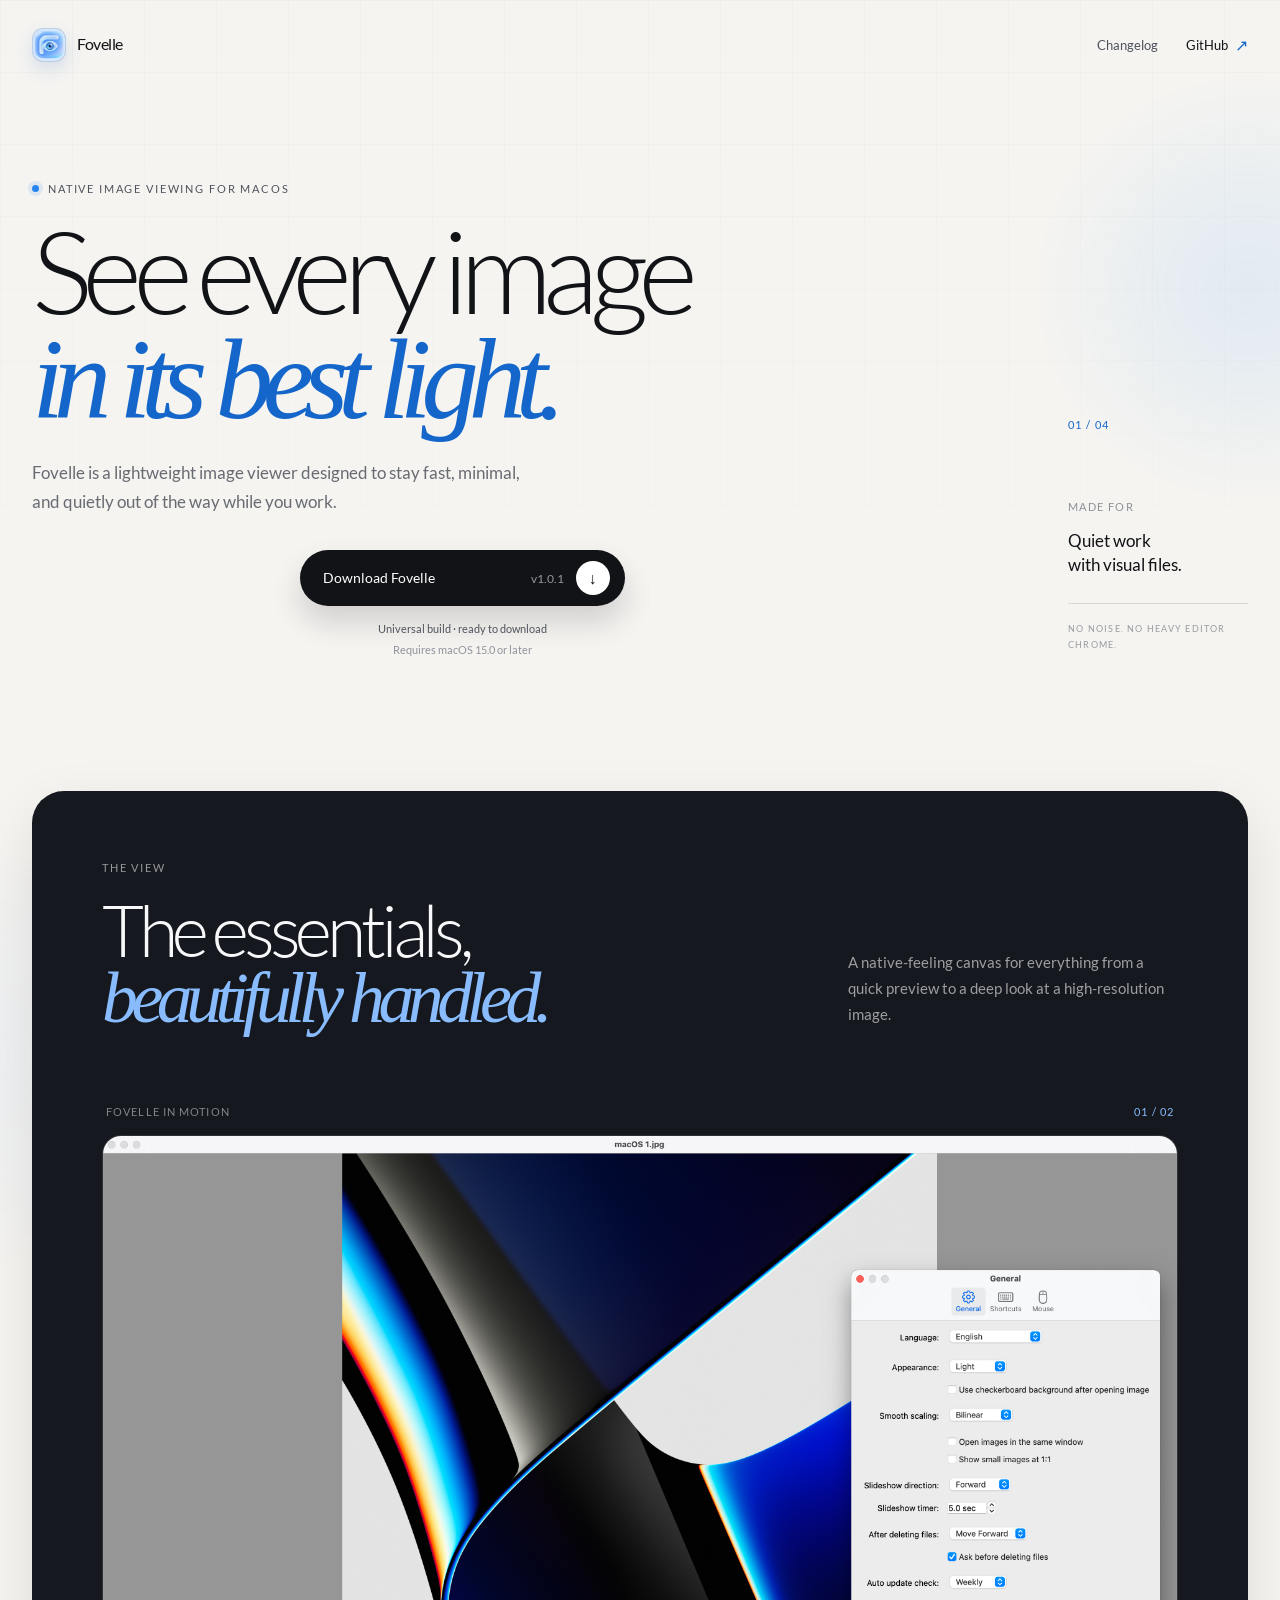
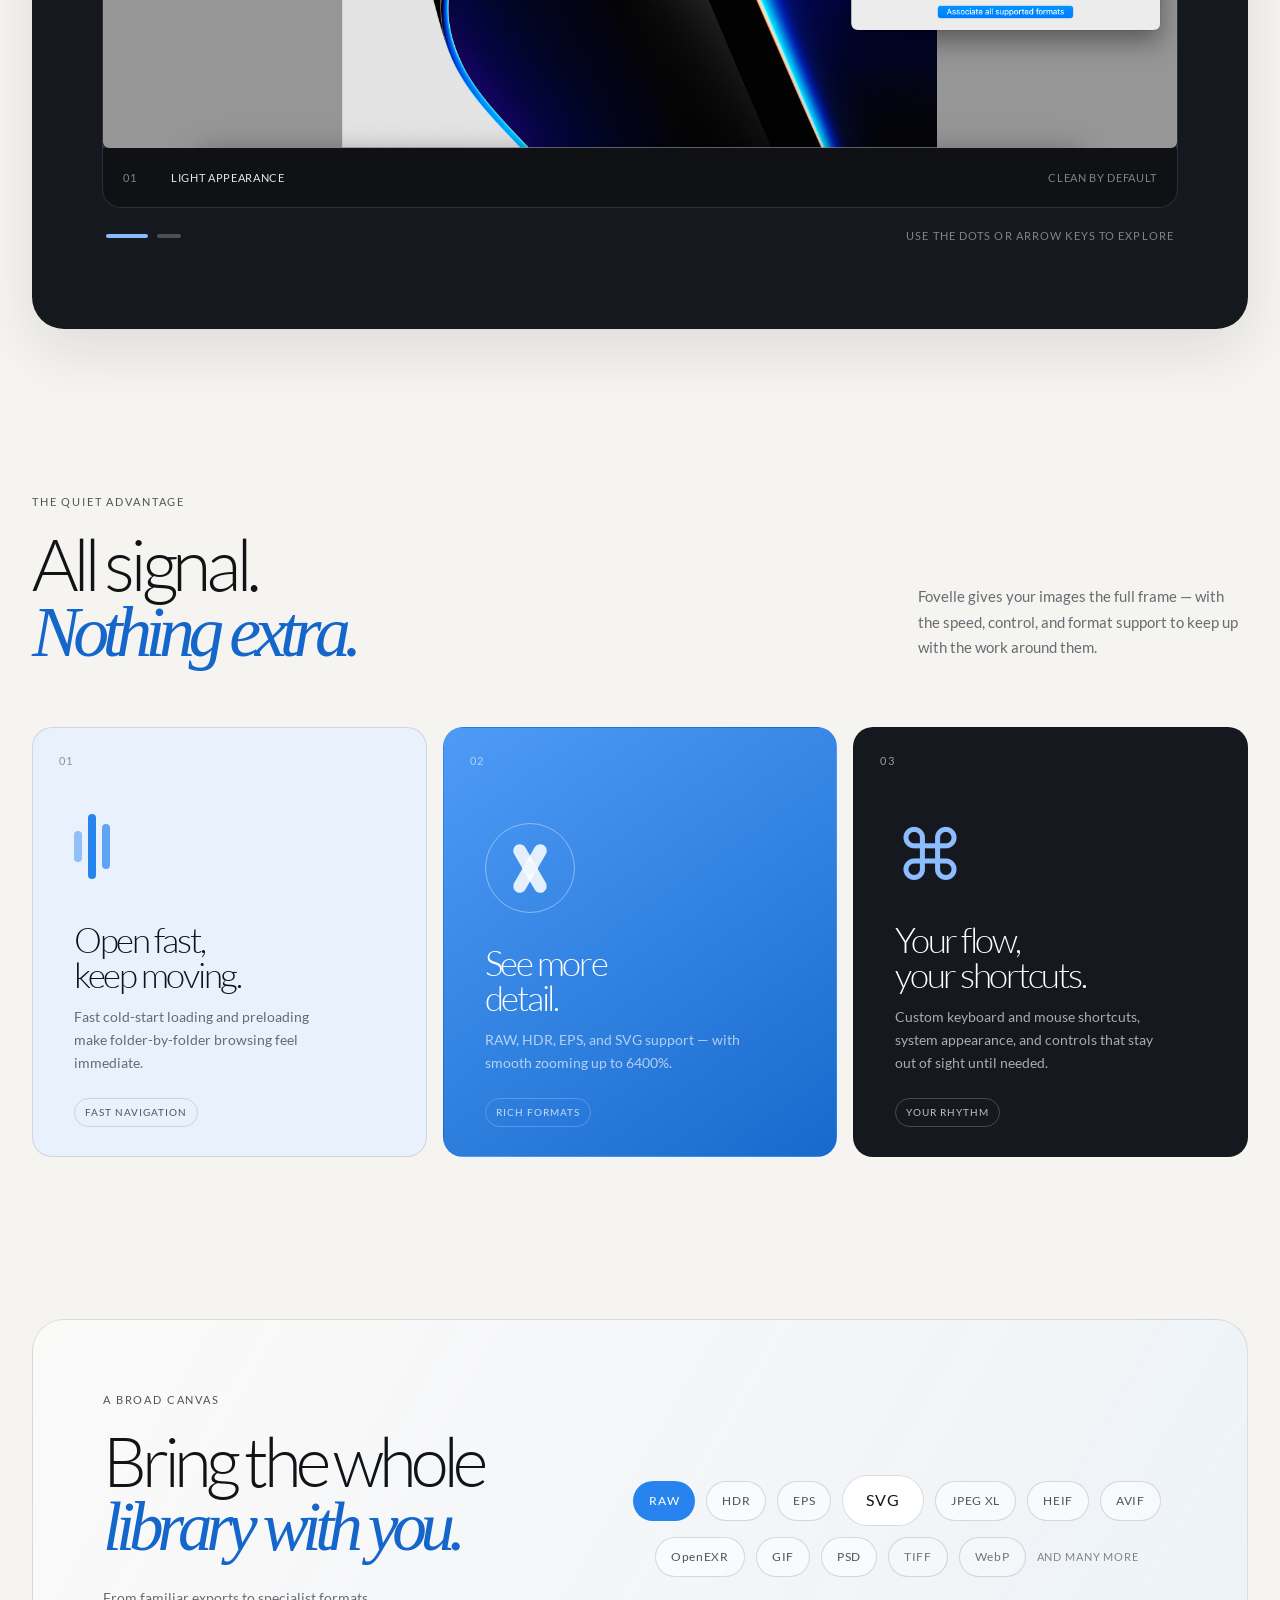
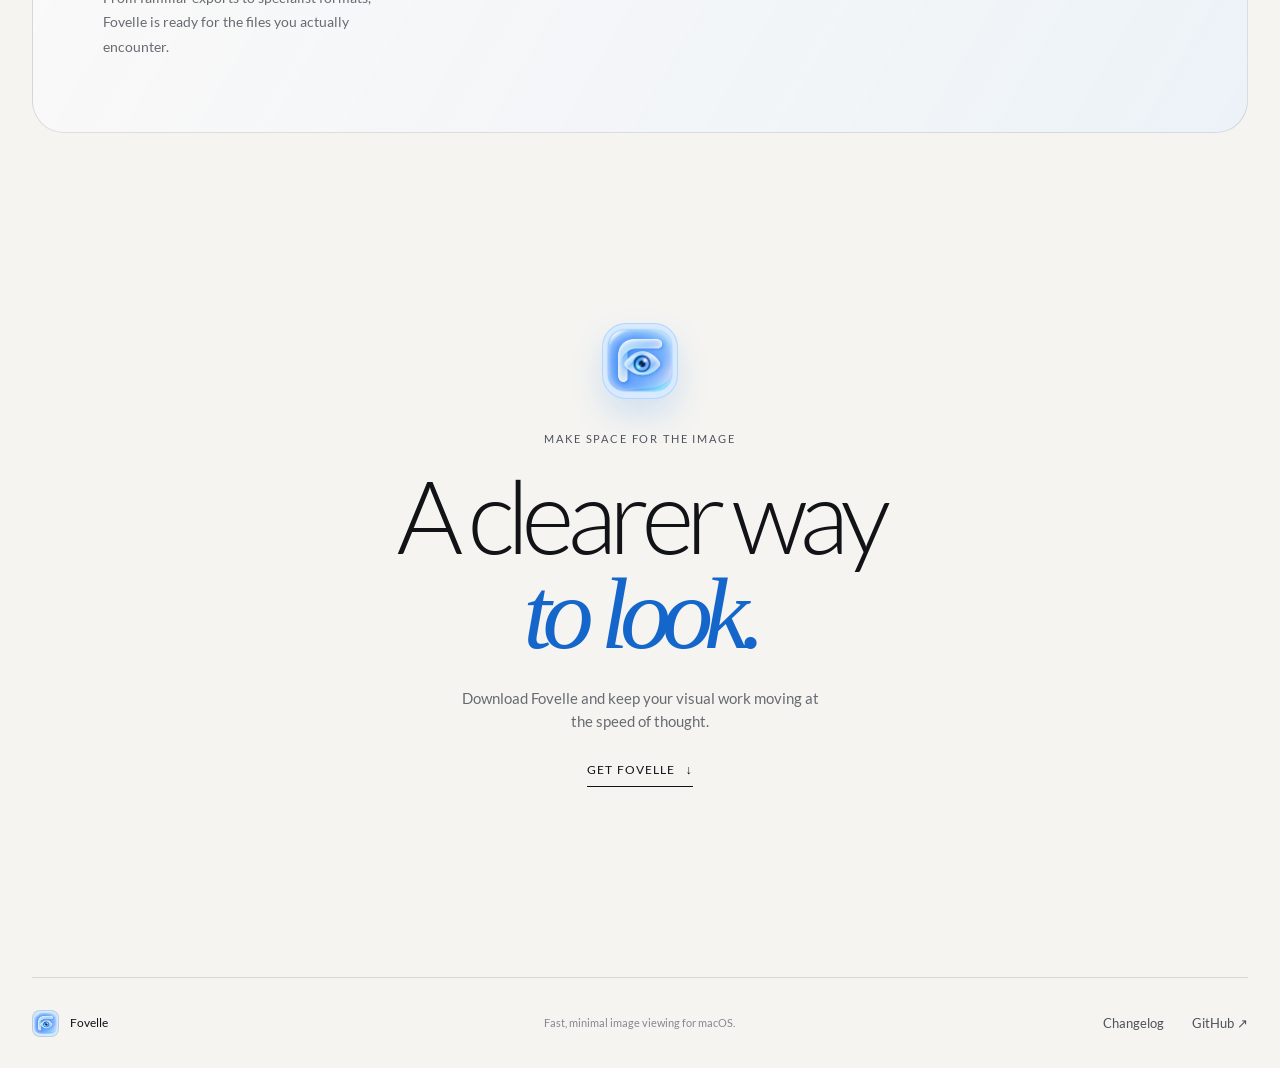
==== index.html @ 76d42bcc "Build Fovelle product pages" ====
<!doctype html>
<html lang="en">
  <head>
    <meta charset="utf-8" />
    <meta name="viewport" content="width=device-width, initial-scale=1" />
    <meta name="theme-color" content="#f5f4f1" />
    <meta
      name="description"
      content="Fovelle is a fast, minimal image viewer made for macOS."
    />
    <meta property="og:title" content="Fovelle — A quiet place for your images" />
    <meta
      property="og:description"
      content="A lightweight macOS image viewer for RAW, HDR, vector, and everyday images."
    />
    <meta property="og:image" content="assets/fovelle-icon.png" />
    <title>Fovelle — A quiet place for your images</title>
    <link rel="icon" type="image/png" href="assets/fovelle-icon.png" />
    <link rel="stylesheet" href="styles.css" />
    <script defer src="app.js"></script>
  </head>
  <body class="site-shell">
    <div class="page-orb page-orb--top" aria-hidden="true"></div>
    <div class="page-orb page-orb--bottom" aria-hidden="true"></div>

    <header class="site-nav container">
      <a class="brand" href="index.html" aria-label="Fovelle home">
        <span class="brand-mark">
          <img src="assets/fovelle-icon.png" alt="" />
        </span>
        <span class="brand-name">Fovelle</span>
      </a>

      <nav class="nav-links" aria-label="Primary navigation">
        <a class="nav-link" href="changelog.html">Changelog</a>
        <a
          class="nav-link nav-link--github"
          href="https://github.com/inostarlin-passion/Fovelle"
          target="_blank"
          rel="noreferrer"
        >
          GitHub <span aria-hidden="true">↗</span>
        </a>
      </nav>
    </header>

    <main>
      <section class="hero container" aria-labelledby="hero-title">
        <div class="hero-copy-block">
          <p class="eyebrow"><span class="eyebrow-dot" aria-hidden="true"></span> Native image viewing for macOS</p>
          <h1 id="hero-title">See every image<br /><em>in its best light.</em></h1>
          <p class="hero-copy">
            Fovelle is a lightweight image viewer designed to stay fast, minimal,
            and quietly out of the way while you work.
          </p>

          <div class="download-cluster">
            <a
              id="download-button"
              class="button button--primary is-loading"
              href="#"
              aria-disabled="true"
              aria-busy="true"
            >
              <span class="button-label">Download Fovelle</span>
              <span class="button-version" data-download-version>Loading…</span>
              <span class="button-arrow" aria-hidden="true">↓</span>
            </a>
            <p class="download-status" data-download-status>Preparing the latest macOS build</p>
            <p class="system-note">Requires macOS 15.0 or later</p>
          </div>
        </div>

        <aside class="hero-aside" aria-label="Product positioning">
          <span class="aside-index">01 / 04</span>
          <p class="aside-label">Made for</p>
          <p class="aside-value">Quiet work<br />with visual files.</p>
          <span class="aside-rule" aria-hidden="true"></span>
          <p class="aside-footnote">No noise. No heavy editor chrome.</p>
        </aside>
      </section>

      <section class="showcase-wrap container" aria-labelledby="showcase-title">
        <div class="section-heading section-heading--showcase">
          <div>
            <p class="eyebrow eyebrow--light">The view</p>
            <h2 id="showcase-title">The essentials,<br /><em>beautifully handled.</em></h2>
          </div>
          <p class="section-intro section-intro--light">
            A native-feeling canvas for everything from a quick preview to a
            deep look at a high-resolution image.
          </p>
        </div>

        <div class="carousel" data-carousel>
          <div class="carousel-topline">
            <span>Fovelle in motion</span>
            <span class="carousel-status" data-carousel-status aria-live="polite">01 / 02</span>
          </div>

          <div class="carousel-viewport" tabindex="0" aria-label="Product screenshot carousel">
            <figure class="carousel-slide is-active" data-slide="0">
              <img
                src="assets/snapshot1.jpg"
                alt="Fovelle displaying an image in light appearance with its settings panel open"
              />
              <figcaption>
                <span>01</span>
                <strong>Light appearance</strong>
                <span>Clean by default</span>
              </figcaption>
            </figure>
            <figure class="carousel-slide" data-slide="1" aria-hidden="true">
              <img
                src="assets/snapshot2.jpg"
                alt="Fovelle displaying an image in dark appearance with its settings panel open"
              />
              <figcaption>
                <span>02</span>
                <strong>Dark appearance</strong>
                <span>Easy on the eyes</span>
              </figcaption>
            </figure>

            <button class="carousel-control carousel-control--prev" type="button" data-carousel-prev aria-label="Previous screenshot">←</button>
            <button class="carousel-control carousel-control--next" type="button" data-carousel-next aria-label="Next screenshot">→</button>
          </div>

          <div class="carousel-footer">
            <div class="carousel-dots" role="tablist" aria-label="Choose screenshot">
              <button class="carousel-dot is-active" type="button" role="tab" data-carousel-dot="0" aria-label="Show light appearance" aria-selected="true"></button>
              <button class="carousel-dot" type="button" role="tab" data-carousel-dot="1" aria-label="Show dark appearance" aria-selected="false"></button>
            </div>
            <span class="carousel-hint">Use the dots or arrow keys to explore</span>
          </div>
        </div>
      </section>

      <section class="feature-section container" id="features" aria-labelledby="feature-title">
        <div class="section-heading">
          <div>
            <p class="eyebrow">The quiet advantage</p>
            <h2 id="feature-title">All signal.<br /><em>Nothing extra.</em></h2>
          </div>
          <p class="section-intro">
            Fovelle gives your images the full frame — with the speed, control,
            and format support to keep up with the work around them.
          </p>
        </div>

        <div class="feature-grid">
          <article class="feature-card feature-card--wide">
            <div class="feature-number">01</div>
            <div class="feature-card-body">
              <span class="feature-symbol feature-symbol--pulse" aria-hidden="true"><i></i><i></i><i></i></span>
              <h3>Open fast,<br />keep moving.</h3>
              <p>Fast cold-start loading and preloading make folder-by-folder browsing feel immediate.</p>
              <span class="feature-tag">Fast navigation</span>
            </div>
          </article>

          <article class="feature-card feature-card--blue">
            <div class="feature-number">02</div>
            <div class="feature-card-body">
              <span class="feature-symbol feature-symbol--aperture" aria-hidden="true"><i></i></span>
              <h3>See more<br />detail.</h3>
              <p>RAW, HDR, EPS, and SVG support — with smooth zooming up to 6400%.</p>
              <span class="feature-tag">Rich formats</span>
            </div>
          </article>

          <article class="feature-card feature-card--dark">
            <div class="feature-number">03</div>
            <div class="feature-card-body">
              <span class="feature-symbol feature-symbol--keys" aria-hidden="true">⌘</span>
              <h3>Your flow,<br />your shortcuts.</h3>
              <p>Custom keyboard and mouse shortcuts, system appearance, and controls that stay out of sight until needed.</p>
              <span class="feature-tag">Your rhythm</span>
            </div>
          </article>
        </div>
      </section>

      <section class="formats-section container" aria-labelledby="formats-title">
        <div class="formats-card">
          <div class="formats-copy">
            <p class="eyebrow">A broad canvas</p>
            <h2 id="formats-title">Bring the whole<br /><em>library with you.</em></h2>
            <p>
              From familiar exports to specialist formats, Fovelle is ready for
              the files you actually encounter.
            </p>
          </div>
          <div class="format-cloud" aria-label="Supported format highlights">
            <span class="format-chip format-chip--accent">RAW</span>
            <span class="format-chip">HDR</span>
            <span class="format-chip">EPS</span>
            <span class="format-chip format-chip--large">SVG</span>
            <span class="format-chip">JPEG XL</span>
            <span class="format-chip">HEIF</span>
            <span class="format-chip">AVIF</span>
            <span class="format-chip">OpenEXR</span>
            <span class="format-chip">GIF</span>
            <span class="format-chip">PSD</span>
            <span class="format-chip format-chip--soft">TIFF</span>
            <span class="format-chip format-chip--soft">WebP</span>
            <span class="format-more">and many more</span>
          </div>
        </div>
      </section>

      <section class="closing-section container" aria-labelledby="closing-title">
        <div class="closing-mark" aria-hidden="true"><img src="assets/fovelle-icon.png" alt="" /></div>
        <p class="eyebrow">Make space for the image</p>
        <h2 id="closing-title">A clearer way<br /><em>to look.</em></h2>
        <p class="closing-copy">Download Fovelle and keep your visual work moving at the speed of thought.</p>
        <a class="text-cta" href="#download-button">Get Fovelle <span aria-hidden="true">↓</span></a>
      </section>
    </main>

    <footer class="site-footer container">
      <div class="footer-brand">
        <span class="brand-mark brand-mark--small"><img src="assets/fovelle-icon.png" alt="" /></span>
        <span>Fovelle</span>
      </div>
      <p>Fast, minimal image viewing for macOS.</p>
      <div class="footer-links">
        <a href="changelog.html">Changelog</a>
        <a href="https://github.com/inostarlin-passion/Fovelle" target="_blank" rel="noreferrer">GitHub ↗</a>
      </div>
    </footer>
  </body>
</html>
---- styles.css ----
@font-face {
  font-family: "Fovelle Lato";
  src: url("assets/Lato-Regular.ttf") format("truetype");
  font-weight: 400;
  font-style: normal;
  font-display: swap;
}

@font-face {
  font-family: "Fovelle Lato";
  src: url("assets/Lato-Light.ttf") format("truetype");
  font-weight: 300;
  font-style: normal;
  font-display: swap;
}

:root {
  --ink: #111317;
  --muted: #686b72;
  --muted-strong: #4e525b;
  --paper: #f5f4f1;
  --paper-deep: #ecebe7;
  --line: rgba(17, 19, 23, 0.12);
  --line-light: rgba(255, 255, 255, 0.15);
  --blue: #2784ee;
  --blue-deep: #1466ca;
  --dark: #15181e;
  --dark-soft: #20242c;
  --radius-lg: 32px;
  --radius-md: 20px;
  --container: 1240px;
}

* {
  box-sizing: border-box;
}

html {
  scroll-behavior: smooth;
}

body {
  margin: 0;
  min-width: 320px;
  overflow-x: hidden;
  background: var(--paper);
  color: var(--ink);
  font-family: "Fovelle Lato", -apple-system, BlinkMacSystemFont, "Segoe UI", sans-serif;
  font-size: 16px;
  line-height: 1.55;
  text-rendering: optimizeLegibility;
  -webkit-font-smoothing: antialiased;
}

body::before {
  position: fixed;
  z-index: -2;
  inset: 0;
  pointer-events: none;
  background-image: linear-gradient(rgba(17, 19, 23, 0.025) 1px, transparent 1px),
    linear-gradient(90deg, rgba(17, 19, 23, 0.025) 1px, transparent 1px);
  background-size: 72px 72px;
  content: "";
  mask-image: linear-gradient(to bottom, black, transparent 75%);
}

img {
  max-width: 100%;
}

a {
  color: inherit;
}

button,
a {
  -webkit-tap-highlight-color: transparent;
}

button {
  font: inherit;
}

.site-shell {
  position: relative;
  isolation: isolate;
}

.page-orb {
  position: absolute;
  z-index: -1;
  width: 28rem;
  height: 28rem;
  pointer-events: none;
  border-radius: 999px;
  filter: blur(12px);
  opacity: 0.3;
}

.page-orb--top {
  top: 4rem;
  right: -12rem;
  background: radial-gradient(circle, rgba(62, 155, 255, 0.36), transparent 68%);
}

.page-orb--bottom {
  top: 52rem;
  left: -16rem;
  background: radial-gradient(circle, rgba(196, 215, 255, 0.45), transparent 68%);
}

.container {
  width: min(var(--container), calc(100% - 64px));
  margin-right: auto;
  margin-left: auto;
}

.site-nav {
  display: flex;
  align-items: center;
  justify-content: space-between;
  padding-top: 28px;
  padding-bottom: 28px;
}

.brand,
.footer-brand {
  display: inline-flex;
  align-items: center;
  gap: 11px;
  text-decoration: none;
}

.brand-name {
  font-size: 1.03rem;
  font-weight: 400;
  letter-spacing: -0.03em;
}

.brand-mark {
  display: grid;
  width: 34px;
  height: 34px;
  place-items: center;
  overflow: hidden;
  border: 1px solid rgba(17, 19, 23, 0.13);
  border-radius: 11px;
  background: #d7e9ff;
  box-shadow: 0 7px 18px rgba(30, 104, 190, 0.15);
}

.brand-mark img {
  width: 100%;
  height: 100%;
  object-fit: cover;
}

.brand-mark--small {
  width: 27px;
  height: 27px;
  border-radius: 8px;
  box-shadow: none;
}

.nav-links,
.footer-links {
  display: flex;
  align-items: center;
  gap: 28px;
}

.nav-link,
.footer-links a {
  color: var(--muted-strong);
  font-size: 0.82rem;
  text-decoration: none;
  transition: color 180ms ease, transform 180ms ease;
}

.nav-link:hover,
.footer-links a:hover,
.nav-link:focus-visible,
.footer-links a:focus-visible {
  color: var(--ink);
}

.nav-link--github {
  display: inline-flex;
  align-items: center;
  gap: 7px;
  color: var(--ink);
}

.nav-link--github span {
  color: var(--blue-deep);
  font-size: 1rem;
  line-height: 1;
}

.nav-link--current {
  color: var(--ink);
}

.hero {
  display: grid;
  grid-template-columns: minmax(0, 1fr) 180px;
  gap: 8rem;
  align-items: end;
  min-height: min(700px, calc(100vh - 76px));
  padding-top: 92px;
  padding-bottom: 132px;
}

.hero-copy-block {
  max-width: 860px;
}

.eyebrow {
  display: flex;
  align-items: center;
  gap: 9px;
  margin: 0 0 23px;
  color: var(--muted-strong);
  font-size: 0.68rem;
  font-weight: 400;
  letter-spacing: 0.17em;
  line-height: 1.2;
  text-transform: uppercase;
}

.eyebrow-dot {
  display: inline-block;
  width: 7px;
  height: 7px;
  border-radius: 50%;
  background: var(--blue);
  box-shadow: 0 0 0 4px rgba(39, 132, 238, 0.12);
}

h1,
h2,
h3,
p {
  margin-top: 0;
}

h1,
h2,
h3 {
  font-weight: 300;
}

h1,
h2 {
  letter-spacing: -0.075em;
}

h1 {
  max-width: 880px;
  margin-bottom: 28px;
  font-size: clamp(4.3rem, 9vw, 8rem);
  line-height: 0.9;
}

h1 em,
h2 em {
  color: var(--blue-deep);
  font-family: Georgia, "Times New Roman", serif;
  font-weight: 400;
  letter-spacing: -0.09em;
}

.hero-copy {
  max-width: 500px;
  margin-bottom: 34px;
  color: var(--muted);
  font-size: 1.05rem;
  line-height: 1.7;
}

.download-cluster {
  display: flex;
  flex-direction: column;
  align-items: center;
  width: min(100%, 360px);
  margin-right: auto;
  margin-left: auto;
  text-align: center;
}

.button {
  display: inline-flex;
  align-items: center;
  justify-content: center;
  width: min(100%, 325px);
  min-height: 56px;
  padding: 10px 15px 10px 23px;
  border-radius: 999px;
  font-size: 0.9rem;
  line-height: 1;
  text-decoration: none;
  transition: transform 180ms ease, box-shadow 180ms ease, background 180ms ease;
}

.button--primary {
  gap: 12px;
  color: #fff;
  background: var(--ink);
  box-shadow: 0 16px 30px rgba(17, 19, 23, 0.16);
}

.button--primary:hover,
.button--primary:focus-visible {
  background: #252a33;
  box-shadow: 0 18px 36px rgba(17, 19, 23, 0.2);
  transform: translateY(-2px);
}

.button--primary.is-loading,
.button--primary.is-disabled {
  cursor: wait;
  opacity: 0.64;
}

.button--primary.is-disabled {
  cursor: not-allowed;
}

.button-label {
  flex: 1;
  text-align: left;
}

.button-version {
  color: rgba(255, 255, 255, 0.56);
  font-size: 0.72rem;
}

.button-arrow {
  display: grid;
  width: 34px;
  height: 34px;
  place-items: center;
  border-radius: 50%;
  color: var(--ink);
  background: #fff;
  font-size: 1rem;
}

.download-status,
.system-note {
  margin-bottom: 0;
  font-size: 0.71rem;
}

.download-status {
  margin-top: 14px;
  color: var(--muted-strong);
}

.system-note {
  margin-top: 3px;
  color: #90929a;
}

.hero-aside {
  padding-bottom: 6px;
}

.aside-index,
.aside-label,
.aside-footnote {
  color: #8d9097;
  font-size: 0.66rem;
  letter-spacing: 0.13em;
  text-transform: uppercase;
}

.aside-index {
  display: block;
  margin-bottom: 65px;
  color: var(--blue-deep);
}

.aside-label {
  margin-bottom: 14px;
}

.aside-value {
  margin-bottom: 25px;
  font-size: 1.05rem;
  line-height: 1.45;
}

.aside-rule {
  display: block;
  width: 100%;
  height: 1px;
  margin-bottom: 17px;
  background: var(--line);
}

.aside-footnote {
  margin-bottom: 0;
  color: #999ca2;
  font-size: 0.59rem;
  line-height: 1.7;
}

.showcase-wrap {
  padding: 70px 70px 65px;
  border-radius: var(--radius-lg);
  color: #f7f8fa;
  background: var(--dark);
  box-shadow: 0 22px 60px rgba(17, 19, 23, 0.1);
}

.section-heading {
  display: flex;
  align-items: end;
  justify-content: space-between;
  gap: 60px;
  margin-bottom: 72px;
}

.section-heading h2,
.formats-copy h2,
.closing-section h2,
.changelog-footer-cta h2 {
  margin-bottom: 0;
  font-size: clamp(3.2rem, 5.6vw, 5.8rem);
  line-height: 0.91;
}

.section-intro {
  max-width: 330px;
  margin-bottom: 4px;
  color: var(--muted);
  font-size: 0.94rem;
  line-height: 1.7;
}

.eyebrow--light {
  color: rgba(255, 255, 255, 0.56);
}

.section-intro--light {
  color: rgba(255, 255, 255, 0.58);
}

.showcase-wrap h2 em {
  color: #89bcff;
}

.carousel {
  position: relative;
}

.carousel-topline,
.carousel-footer {
  display: flex;
  align-items: center;
  justify-content: space-between;
  color: rgba(255, 255, 255, 0.47);
  font-size: 0.69rem;
  letter-spacing: 0.1em;
  text-transform: uppercase;
}

.carousel-topline {
  margin: 0 4px 15px;
}

.carousel-status {
  color: #89bcff;
}

.carousel-viewport {
  position: relative;
  overflow: hidden;
  border: 1px solid rgba(255, 255, 255, 0.13);
  border-radius: 19px;
  background: #0f1115;
  outline: none;
}

.carousel-viewport:focus-visible {
  box-shadow: 0 0 0 3px rgba(137, 188, 255, 0.65);
}

.carousel-slide {
  display: none;
  margin: 0;
  animation: slide-in 480ms ease both;
}

.carousel-slide.is-active {
  display: block;
}

.carousel-slide img {
  display: block;
  width: 100%;
  aspect-ratio: 3456 / 1970;
  object-fit: cover;
}

.carousel-slide figcaption {
  display: grid;
  grid-template-columns: 38px 1fr auto;
  align-items: center;
  gap: 10px;
  min-height: 58px;
  padding: 0 20px;
  color: rgba(255, 255, 255, 0.48);
  font-size: 0.7rem;
  letter-spacing: 0.06em;
  text-transform: uppercase;
}

.carousel-slide figcaption strong {
  color: rgba(255, 255, 255, 0.9);
  font-weight: 400;
}

.carousel-control {
  position: absolute;
  top: 50%;
  display: grid;
  width: 44px;
  height: 44px;
  place-items: center;
  border: 1px solid rgba(255, 255, 255, 0.22);
  border-radius: 50%;
  color: #fff;
  background: rgba(17, 19, 23, 0.56);
  cursor: pointer;
  font-size: 1.2rem;
  line-height: 1;
  opacity: 0;
  transform: translateY(-50%);
  transition: opacity 180ms ease, background 180ms ease, transform 180ms ease;
  backdrop-filter: blur(10px);
}

.carousel-viewport:hover .carousel-control,
.carousel-viewport:focus-within .carousel-control {
  opacity: 1;
}

.carousel-control:hover,
.carousel-control:focus-visible {
  background: rgba(39, 132, 238, 0.83);
  transform: translateY(-50%) scale(1.05);
}

.carousel-control--prev {
  left: 18px;
}

.carousel-control--next {
  right: 18px;
}

.carousel-footer {
  min-height: 56px;
  padding: 0 4px;
}

.carousel-dots {
  display: flex;
  align-items: center;
  gap: 9px;
}

.carousel-dot {
  width: 24px;
  height: 4px;
  padding: 0;
  border: 0;
  border-radius: 10px;
  background: rgba(255, 255, 255, 0.24);
  cursor: pointer;
  transition: width 180ms ease, background 180ms ease;
}

.carousel-dot.is-active,
.carousel-dot:hover,
.carousel-dot:focus-visible {
  width: 42px;
  background: #89bcff;
}

.feature-section {
  padding-top: 166px;
  padding-bottom: 162px;
}

.feature-section .section-heading {
  margin-bottom: 62px;
}

.feature-grid {
  display: grid;
  grid-template-columns: repeat(3, 1fr);
  gap: 16px;
}

.feature-card {
  position: relative;
  display: flex;
  min-height: 430px;
  padding: 25px 26px 29px;
  overflow: hidden;
  border: 1px solid var(--line);
  border-radius: var(--radius-md);
  background: rgba(255, 255, 255, 0.29);
  transition: transform 240ms ease, box-shadow 240ms ease;
}

.feature-card:hover {
  box-shadow: 0 22px 42px rgba(17, 19, 23, 0.08);
  transform: translateY(-5px);
}

.feature-card--wide {
  background: #e8f1fc;
}

.feature-card--blue {
  color: #fff;
  border-color: transparent;
  background: linear-gradient(145deg, #4e9bf7 0%, #176acc 100%);
}

.feature-card--dark {
  color: #fff;
  border-color: transparent;
  background: var(--dark);
}

.feature-number {
  color: rgba(17, 19, 23, 0.43);
  font-size: 0.66rem;
  letter-spacing: 0.14em;
}

.feature-card--blue .feature-number,
.feature-card--dark .feature-number {
  color: rgba(255, 255, 255, 0.56);
}

.feature-card-body {
  align-self: end;
  max-width: 270px;
}

.feature-symbol {
  display: flex;
  align-items: end;
  height: 88px;
  margin-bottom: 33px;
}

.feature-symbol--pulse {
  gap: 6px;
  align-items: center;
}

.feature-symbol--pulse i {
  display: block;
  width: 8px;
  border-radius: 8px;
  background: var(--blue);
}

.feature-symbol--pulse i:nth-child(1) {
  height: 31px;
  opacity: 0.45;
}

.feature-symbol--pulse i:nth-child(2) {
  height: 65px;
}

.feature-symbol--pulse i:nth-child(3) {
  height: 45px;
  opacity: 0.7;
}

.feature-symbol--aperture {
  position: relative;
  width: 90px;
  height: 90px;
  align-items: center;
  justify-content: center;
  border: 1px solid rgba(255, 255, 255, 0.4);
  border-radius: 50%;
}

.feature-symbol--aperture::before,
.feature-symbol--aperture::after,
.feature-symbol--aperture i {
  position: absolute;
  display: block;
  width: 54px;
  height: 13px;
  border-radius: 999px;
  background: rgba(255, 255, 255, 0.86);
  content: "";
  transform: rotate(0deg);
}

.feature-symbol--aperture::before {
  transform: rotate(60deg);
}

.feature-symbol--aperture::after {
  transform: rotate(-60deg);
}

.feature-symbol--aperture i {
  width: 12px;
  height: 12px;
  background: #87bdff;
}

.feature-symbol--keys {
  align-items: center;
  width: 76px;
  height: 76px;
  color: #8bbdff;
  font-size: 4.35rem;
  font-weight: 300;
  line-height: 1;
}

.feature-card h3 {
  margin-bottom: 14px;
  font-size: 2.18rem;
  letter-spacing: -0.065em;
  line-height: 0.98;
}

.feature-card p {
  margin-bottom: 23px;
  color: var(--muted);
  font-size: 0.87rem;
  line-height: 1.65;
}

.feature-card--blue p,
.feature-card--dark p {
  color: rgba(255, 255, 255, 0.64);
}

.feature-tag {
  display: inline-block;
  padding: 6px 10px;
  border: 1px solid rgba(17, 19, 23, 0.13);
  border-radius: 999px;
  color: var(--muted-strong);
  font-size: 0.62rem;
  letter-spacing: 0.1em;
  text-transform: uppercase;
}

.feature-card--blue .feature-tag,
.feature-card--dark .feature-tag {
  border-color: rgba(255, 255, 255, 0.21);
  color: rgba(255, 255, 255, 0.73);
}

.formats-section {
  padding-bottom: 160px;
}

.formats-card {
  display: grid;
  grid-template-columns: minmax(280px, 0.85fr) minmax(0, 1.15fr);
  gap: 100px;
  align-items: center;
  padding: 73px 70px;
  border: 1px solid var(--line);
  border-radius: var(--radius-lg);
  background: linear-gradient(120deg, rgba(255, 255, 255, 0.54), rgba(232, 241, 252, 0.62));
}

.formats-copy h2 {
  margin-bottom: 27px;
  font-size: clamp(3rem, 5.4vw, 5.2rem);
}

.formats-copy h2 em {
  color: var(--blue-deep);
}

.formats-copy > p:last-child {
  max-width: 305px;
  margin-bottom: 0;
  color: var(--muted);
  font-size: 0.9rem;
  line-height: 1.7;
}

.format-cloud {
  display: flex;
  flex-wrap: wrap;
  align-items: center;
  justify-content: center;
  gap: 11px;
}

.format-chip {
  display: inline-flex;
  min-height: 40px;
  align-items: center;
  padding: 7px 15px;
  border: 1px solid rgba(17, 19, 23, 0.15);
  border-radius: 999px;
  color: var(--muted-strong);
  background: rgba(255, 255, 255, 0.52);
  font-size: 0.72rem;
  letter-spacing: 0.06em;
}

.format-chip--accent {
  color: #fff;
  border-color: transparent;
  background: var(--blue);
}

.format-chip--large {
  min-height: 51px;
  padding-right: 23px;
  padding-left: 23px;
  color: var(--ink);
  background: #fff;
  font-size: 1rem;
}

.format-chip--soft {
  color: #71747b;
  background: rgba(255, 255, 255, 0.28);
}

.format-more {
  color: #81848b;
  font-size: 0.68rem;
  letter-spacing: 0.08em;
  text-transform: uppercase;
}

.closing-section {
  display: flex;
  flex-direction: column;
  align-items: center;
  padding-top: 30px;
  padding-bottom: 190px;
  text-align: center;
}

.closing-mark {
  width: 76px;
  height: 76px;
  margin-bottom: 33px;
  overflow: hidden;
  border: 1px solid rgba(39, 132, 238, 0.2);
  border-radius: 24px;
  background: #d8eaff;
  box-shadow: 0 16px 32px rgba(39, 132, 238, 0.17);
}

.closing-mark img {
  width: 100%;
  height: 100%;
  object-fit: cover;
}

.closing-section h2 {
  margin-bottom: 27px;
  font-size: clamp(4rem, 8vw, 7.5rem);
}

.closing-copy {
  max-width: 380px;
  margin-bottom: 27px;
  color: var(--muted);
  font-size: 0.93rem;
}

.text-cta {
  display: inline-flex;
  align-items: center;
  gap: 10px;
  padding-bottom: 7px;
  border-bottom: 1px solid var(--ink);
  color: var(--ink);
  font-size: 0.78rem;
  letter-spacing: 0.09em;
  text-decoration: none;
  text-transform: uppercase;
  transition: gap 180ms ease, color 180ms ease, border-color 180ms ease;
}

.text-cta:hover,
.text-cta:focus-visible {
  gap: 15px;
  color: var(--blue-deep);
  border-color: var(--blue-deep);
}

.site-footer {
  display: grid;
  grid-template-columns: 1fr 1fr 1fr;
  align-items: center;
  min-height: 91px;
  border-top: 1px solid var(--line);
  color: #858890;
  font-size: 0.7rem;
}

.footer-brand {
  color: var(--ink);
  font-size: 0.78rem;
}

.site-footer > p {
  margin-bottom: 0;
  text-align: center;
}

.footer-links {
  justify-content: flex-end;
}

.changelog-hero {
  padding-top: 105px;
  padding-bottom: 125px;
}

.back-link {
  display: inline-flex;
  align-items: center;
  gap: 9px;
  margin-bottom: 90px;
  color: var(--muted-strong);
  font-size: 0.72rem;
  letter-spacing: 0.06em;
  text-decoration: none;
  transition: color 180ms ease, gap 180ms ease;
}

.back-link:hover,
.back-link:focus-visible {
  gap: 13px;
  color: var(--blue-deep);
}

.changelog-hero h1 {
  margin-bottom: 30px;
}

.changelog-lede {
  max-width: 420px;
  margin-bottom: 0;
  color: var(--muted);
  font-size: 1rem;
}

.releases-section {
  padding-bottom: 165px;
}

.release-heading {
  display: flex;
  align-items: center;
  gap: 20px;
  margin-bottom: 35px;
}

.release-heading .eyebrow {
  margin-bottom: 0;
  white-space: nowrap;
}

.release-heading-line {
  width: 100%;
  height: 1px;
  background: var(--line);
}

.release-heading-note {
  color: #8b8e95;
  font-size: 0.66rem;
  letter-spacing: 0.08em;
  text-transform: uppercase;
  white-space: nowrap;
}

.release-loading,
.release-error {
  padding: 52px 0;
  color: var(--muted);
  font-size: 0.9rem;
}

.release-list {
  display: grid;
  gap: 16px;
}

.release-entry {
  display: grid;
  grid-template-columns: 170px minmax(0, 1fr) 120px;
  gap: 45px;
  align-items: start;
  min-height: 220px;
  padding: 32px 34px 36px;
  border: 1px solid var(--line);
  border-radius: var(--radius-md);
  background: rgba(255, 255, 255, 0.43);
  transition: border-color 180ms ease, background 180ms ease, transform 180ms ease;
}

.release-entry:hover {
  border-color: rgba(39, 132, 238, 0.28);
  background: rgba(255, 255, 255, 0.68);
  transform: translateY(-3px);
}

.release-meta {
  display: flex;
  flex-direction: column;
  gap: 8px;
}

.release-version {
  color: var(--blue-deep);
  font-size: 1.1rem;
  letter-spacing: -0.04em;
}

.release-date {
  color: #8a8d94;
  font-size: 0.7rem;
  letter-spacing: 0.08em;
  text-transform: uppercase;
}

.release-entry h2 {
  margin-bottom: 26px;
  font-size: 2.15rem;
  line-height: 1;
}

.release-change-list {
  display: grid;
  gap: 12px;
  margin: 0;
  padding: 0;
  list-style: none;
}

.release-change-list li {
  display: flex;
  gap: 13px;
  color: var(--muted-strong);
  font-size: 0.9rem;
}

.release-change-list li::before {
  flex: 0 0 auto;
  width: 6px;
  height: 6px;
  margin-top: 0.55em;
  border-radius: 50%;
  background: var(--blue);
  content: "";
}

.release-entry--initial .release-change-list {
  display: block;
}

.release-initial-note {
  margin: 0;
  color: var(--muted);
  font-size: 0.9rem;
}

.release-marker {
  display: flex;
  justify-content: flex-end;
}

.release-marker span {
  display: inline-flex;
  align-items: center;
  justify-content: center;
  width: 42px;
  height: 42px;
  border: 1px solid rgba(39, 132, 238, 0.27);
  border-radius: 50%;
  color: var(--blue-deep);
  font-size: 0.78rem;
}

.changelog-footer-cta {
  padding-bottom: 180px;
  text-align: center;
}

.changelog-footer-cta .eyebrow {
  justify-content: center;
}

.changelog-footer-cta h2 {
  margin-bottom: 33px;
  font-size: clamp(3.5rem, 7vw, 6.7rem);
}

@keyframes slide-in {
  from {
    opacity: 0;
    transform: scale(1.012);
  }
  to {
    opacity: 1;
    transform: scale(1);
  }
}

@media (max-width: 940px) {
  .hero {
    gap: 3.5rem;
  }

  .showcase-wrap,
  .formats-card {
    padding-right: 42px;
    padding-left: 42px;
  }

  .formats-card {
    gap: 50px;
  }

  .release-entry {
    grid-template-columns: 140px minmax(0, 1fr);
    gap: 30px;
  }

  .release-marker {
    display: none;
  }
}

@media (max-width: 720px) {
  .container {
    width: min(var(--container), calc(100% - 40px));
  }

  .site-nav {
    padding-top: 20px;
    padding-bottom: 20px;
  }

  .nav-links {
    gap: 15px;
  }

  .hero {
    display: block;
    min-height: 0;
    padding-top: 78px;
    padding-bottom: 100px;
  }

  h1 {
    font-size: clamp(3.65rem, 16vw, 6.2rem);
  }

  .hero-copy {
    font-size: 0.96rem;
  }

  .download-cluster {
    margin-top: 36px;
  }

  .hero-aside {
    display: grid;
    grid-template-columns: 1fr 1fr;
    gap: 12px 20px;
    margin-top: 65px;
    padding-top: 22px;
    border-top: 1px solid var(--line);
  }

  .aside-index {
    grid-column: 1 / -1;
    margin-bottom: 0;
  }

  .aside-label,
  .aside-value,
  .aside-rule,
  .aside-footnote {
    margin-bottom: 0;
  }

  .aside-rule {
    display: none;
  }

  .showcase-wrap {
    padding: 45px 20px 37px;
    border-radius: 25px;
  }

  .section-heading {
    display: block;
    margin-bottom: 45px;
  }

  .section-heading h2,
  .formats-copy h2 {
    font-size: clamp(3.1rem, 13vw, 5rem);
  }

  .section-intro {
    margin-top: 25px;
  }

  .carousel-slide figcaption {
    grid-template-columns: 30px 1fr;
    padding-right: 13px;
    padding-left: 13px;
  }

  .carousel-slide figcaption span:last-child {
    display: none;
  }

  .carousel-control {
    width: 37px;
    height: 37px;
    opacity: 1;
  }

  .carousel-control--prev {
    left: 10px;
  }

  .carousel-control--next {
    right: 10px;
  }

  .carousel-hint {
    display: none;
  }

  .feature-section {
    padding-top: 105px;
    padding-bottom: 105px;
  }

  .feature-section .section-heading {
    margin-bottom: 43px;
  }

  .feature-grid {
    grid-template-columns: 1fr;
  }

  .feature-card {
    min-height: 385px;
  }

  .formats-section {
    padding-bottom: 105px;
  }

  .formats-card {
    display: block;
    padding: 42px 24px 35px;
    border-radius: 25px;
  }

  .formats-copy {
    margin-bottom: 40px;
  }

  .closing-section {
    padding-bottom: 120px;
  }

  .closing-section h2 {
    font-size: clamp(3.8rem, 16vw, 6.5rem);
  }

  .site-footer {
    grid-template-columns: 1fr auto;
    gap: 15px;
    min-height: 115px;
    padding-top: 24px;
    padding-bottom: 24px;
  }

  .site-footer > p {
    grid-column: 1 / -1;
    grid-row: 2;
    order: 3;
    text-align: left;
  }

  .footer-links {
    gap: 14px;
  }

  .changelog-hero {
    padding-top: 70px;
    padding-bottom: 90px;
  }

  .back-link {
    margin-bottom: 75px;
  }

  .releases-section {
    padding-bottom: 105px;
  }

  .release-heading {
    gap: 13px;
  }

  .release-heading-note {
    font-size: 0.58rem;
  }

  .release-entry {
    display: block;
    min-height: 0;
    padding: 26px 23px 30px;
  }

  .release-meta {
    display: flex;
    flex-direction: row;
    align-items: center;
    justify-content: space-between;
    margin-bottom: 35px;
  }

  .release-entry h2 {
    margin-bottom: 22px;
  }

  .changelog-footer-cta {
    padding-bottom: 125px;
  }
}

@media (prefers-reduced-motion: reduce) {
  html {
    scroll-behavior: auto;
  }

  *,
  *::before,
  *::after {
    animation-duration: 0.01ms !important;
    animation-iteration-count: 1 !important;
    transition-duration: 0.01ms !important;
  }
}
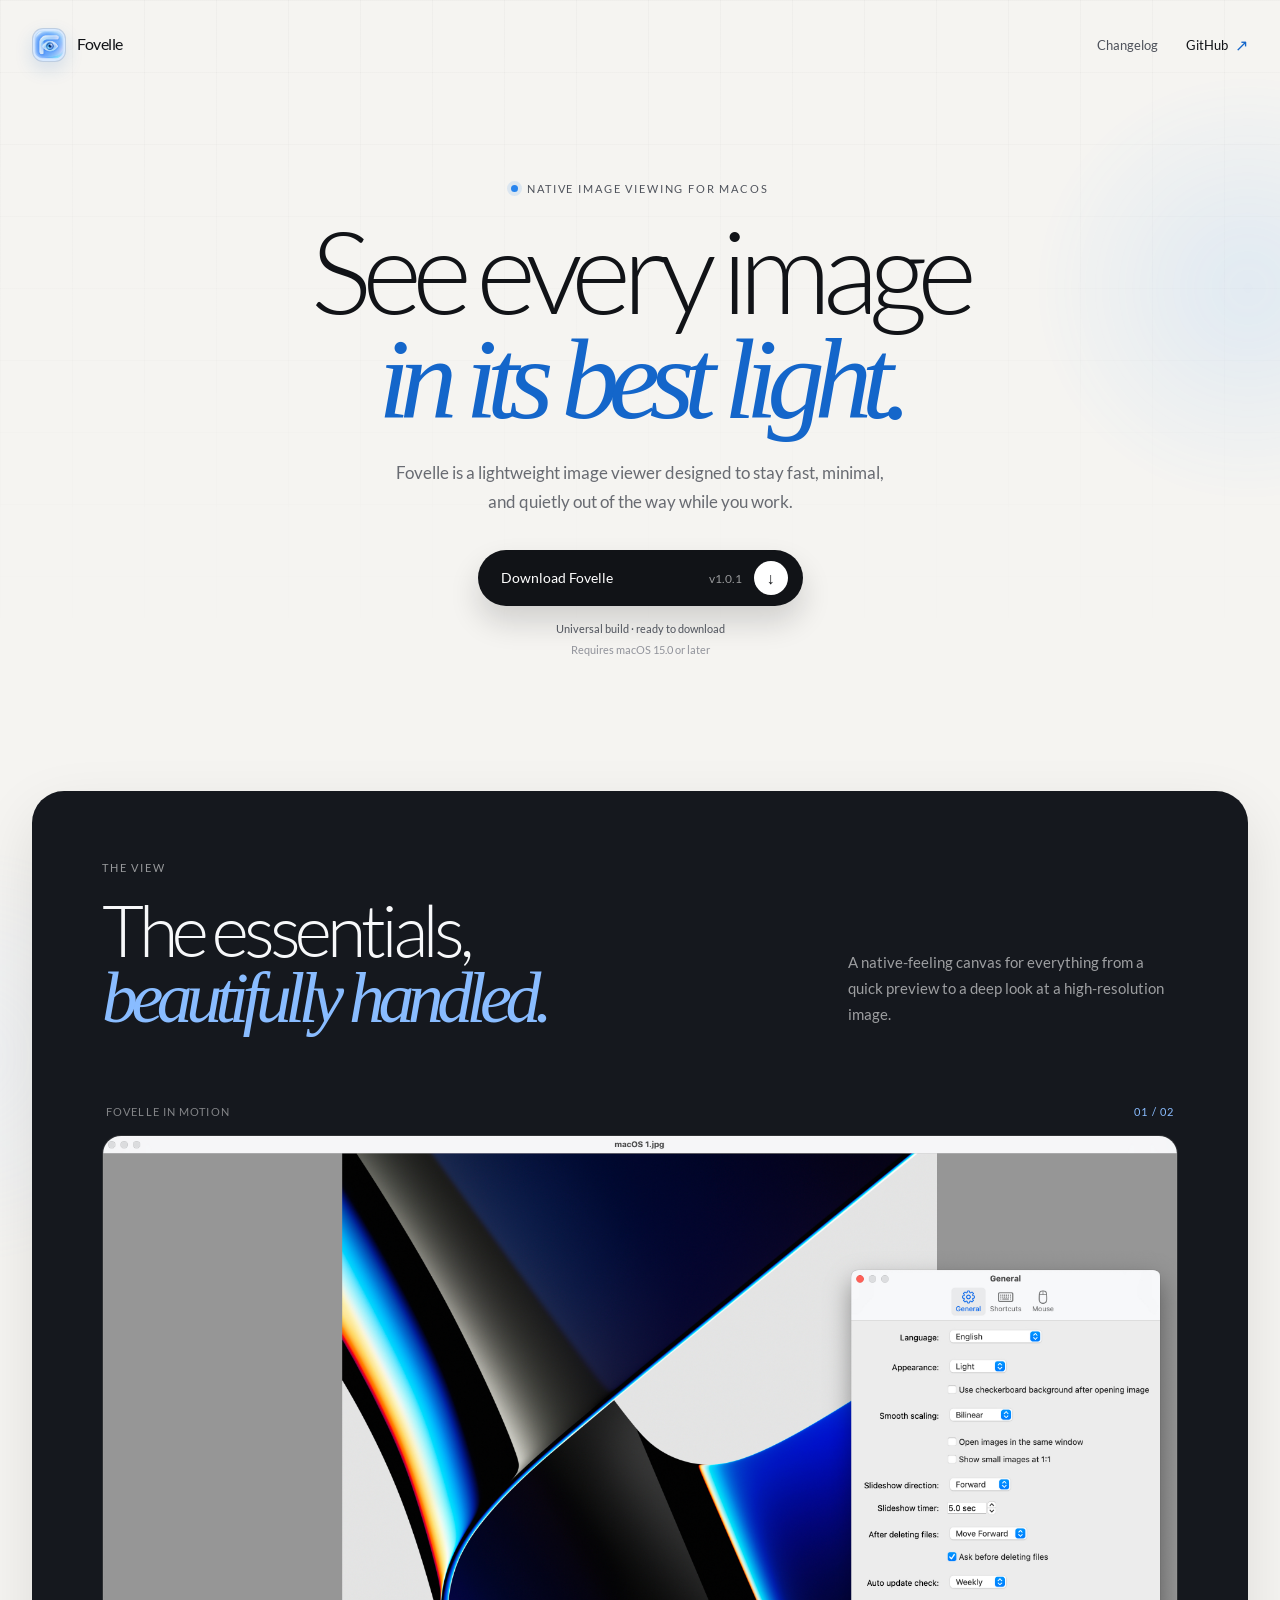
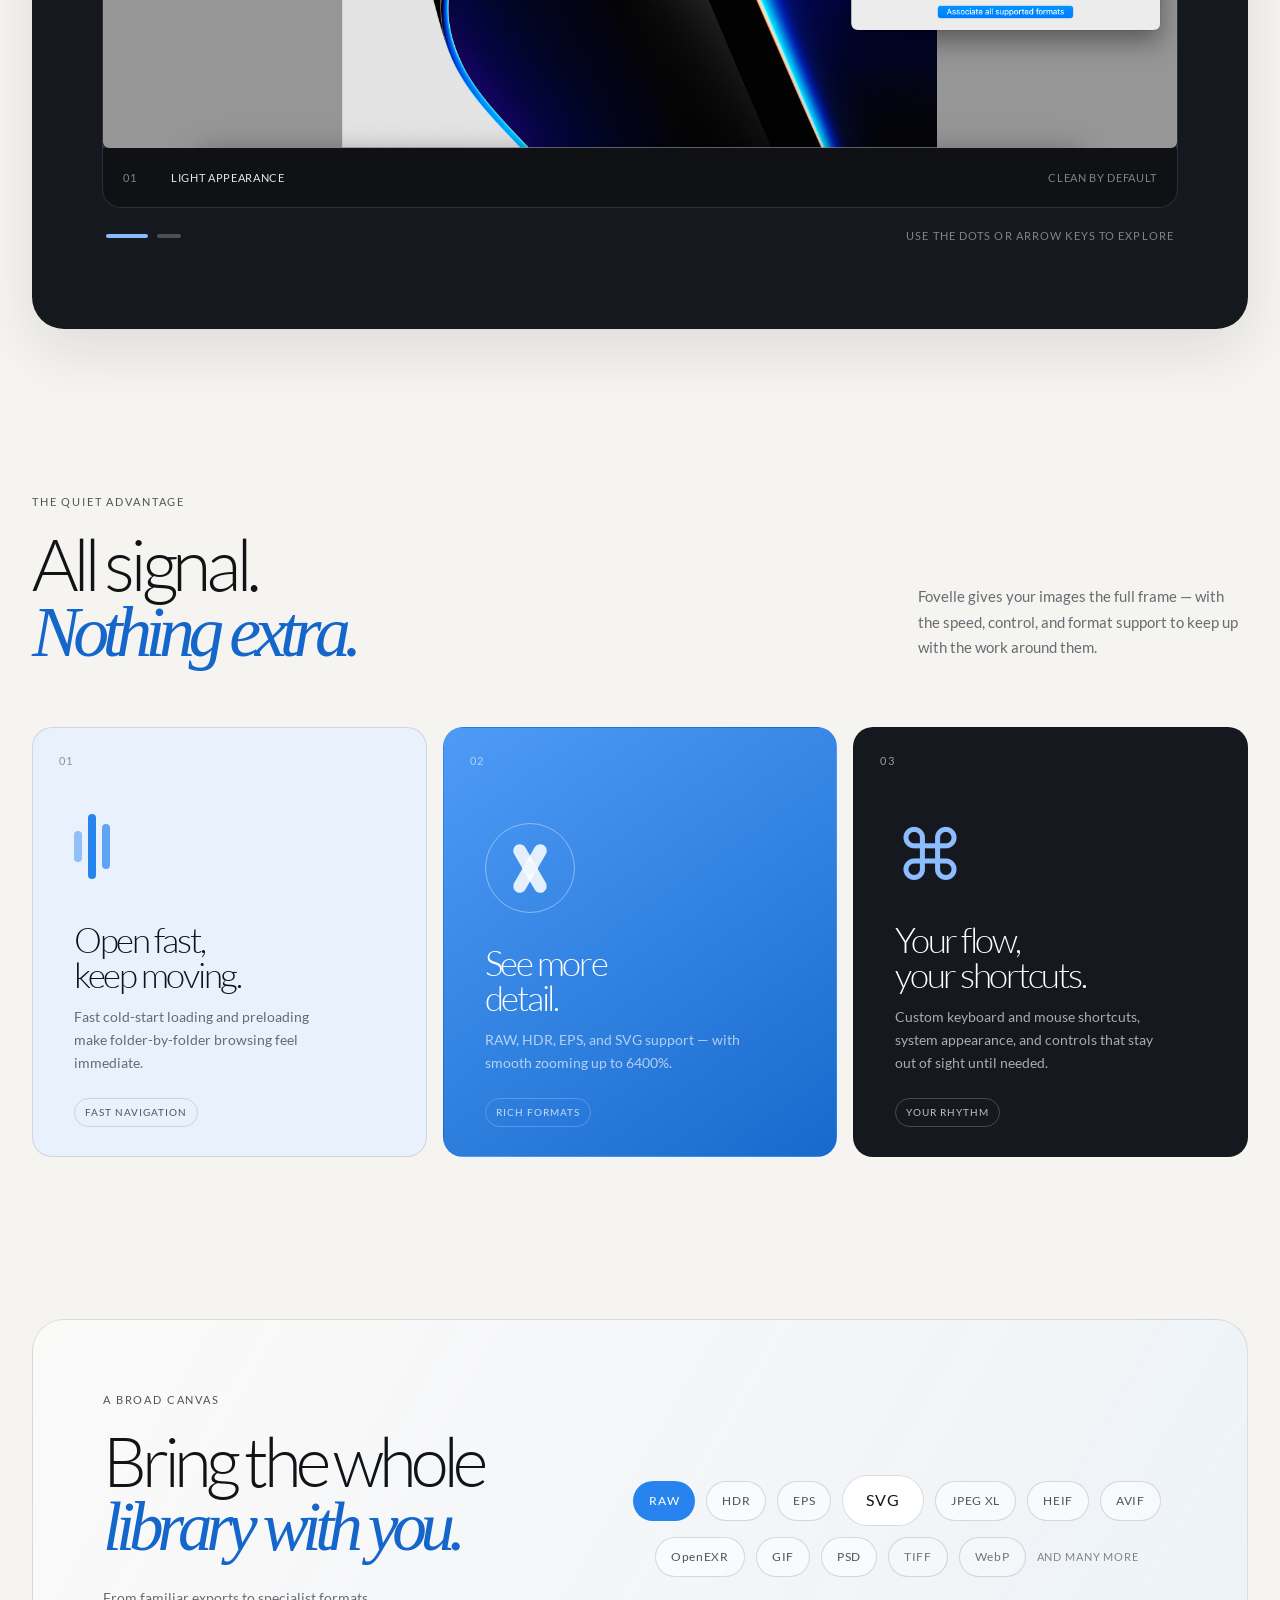
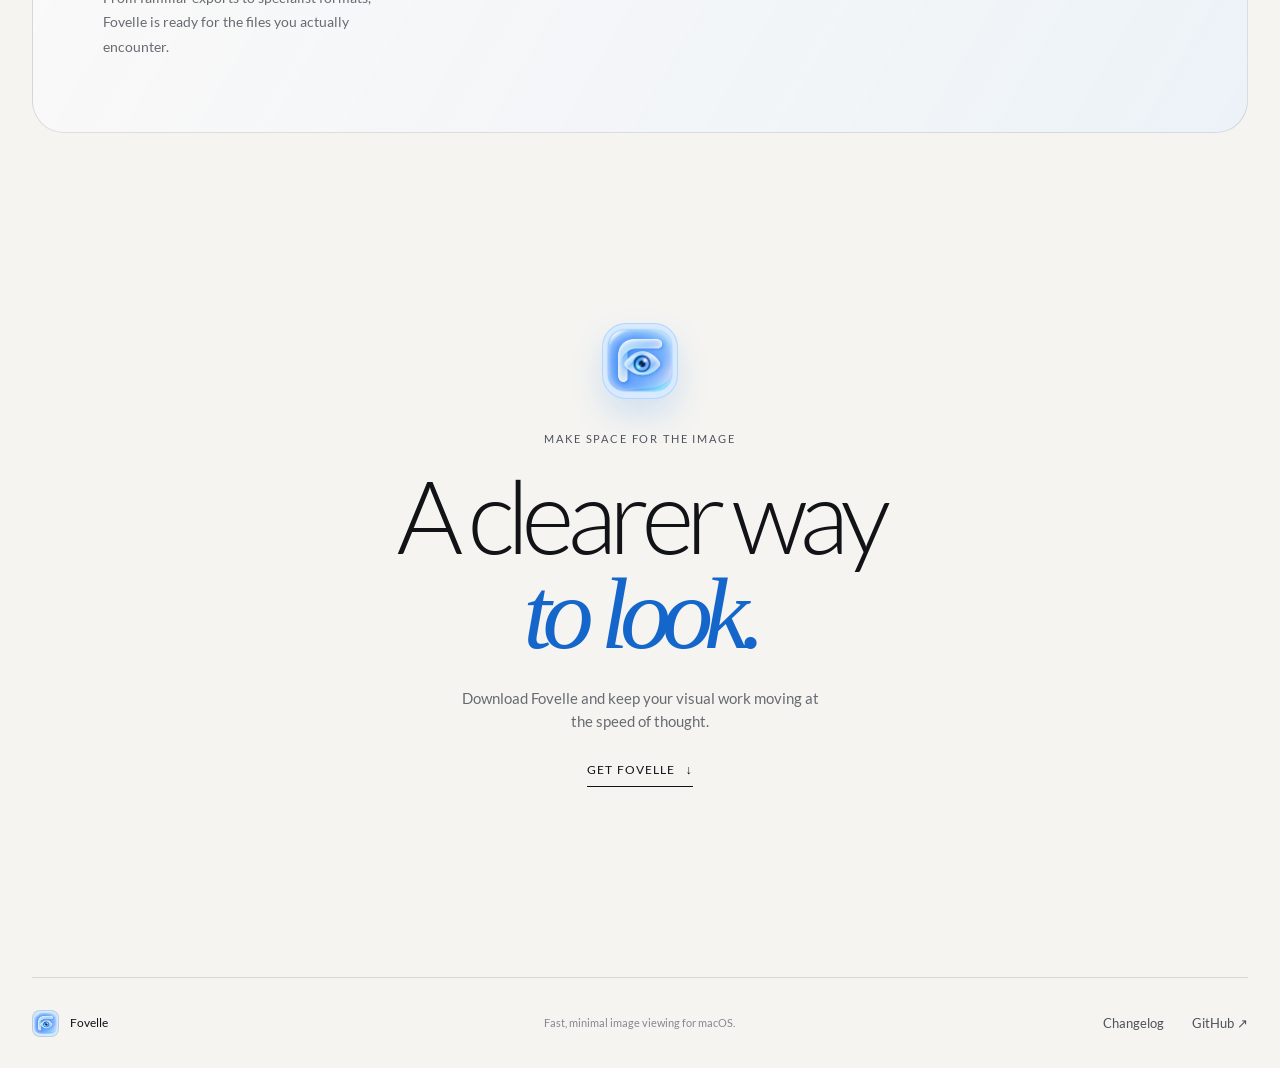
==== commit 63f5a2fe: "Adjust hero and changelog layouts" ====
--- a/index.html
+++ b/index.html
@@ -71,13 +71,6 @@
           </div>
         </div>
 
-        <aside class="hero-aside" aria-label="Product positioning">
-          <span class="aside-index">01 / 04</span>
-          <p class="aside-label">Made for</p>
-          <p class="aside-value">Quiet work<br />with visual files.</p>
-          <span class="aside-rule" aria-hidden="true"></span>
-          <p class="aside-footnote">No noise. No heavy editor chrome.</p>
-        </aside>
       </section>
 
       <section class="showcase-wrap container" aria-labelledby="showcase-title">
--- a/styles.css
+++ b/styles.css
@@ -202,17 +202,22 @@
 }
 
 .hero {
-  display: grid;
-  grid-template-columns: minmax(0, 1fr) 180px;
-  gap: 8rem;
-  align-items: end;
+  display: flex;
+  align-items: center;
+  justify-content: center;
   min-height: min(700px, calc(100vh - 76px));
   padding-top: 92px;
   padding-bottom: 132px;
+  text-align: center;
 }
 
 .hero-copy-block {
+  width: min(100%, 860px);
   max-width: 860px;
+}
+
+.hero-copy-block > .eyebrow {
+  justify-content: center;
 }
 
 .eyebrow {
@@ -272,6 +277,8 @@
 
 .hero-copy {
   max-width: 500px;
+  margin-right: auto;
+  margin-left: auto;
   margin-bottom: 34px;
   color: var(--muted);
   font-size: 1.05rem;
@@ -361,50 +368,6 @@
 .system-note {
   margin-top: 3px;
   color: #90929a;
-}
-
-.hero-aside {
-  padding-bottom: 6px;
-}
-
-.aside-index,
-.aside-label,
-.aside-footnote {
-  color: #8d9097;
-  font-size: 0.66rem;
-  letter-spacing: 0.13em;
-  text-transform: uppercase;
-}
-
-.aside-index {
-  display: block;
-  margin-bottom: 65px;
-  color: var(--blue-deep);
-}
-
-.aside-label {
-  margin-bottom: 14px;
-}
-
-.aside-value {
-  margin-bottom: 25px;
-  font-size: 1.05rem;
-  line-height: 1.45;
-}
-
-.aside-rule {
-  display: block;
-  width: 100%;
-  height: 1px;
-  margin-bottom: 17px;
-  background: var(--line);
-}
-
-.aside-footnote {
-  margin-bottom: 0;
-  color: #999ca2;
-  font-size: 0.59rem;
-  line-height: 1.7;
 }
 
 .showcase-wrap {
@@ -1012,7 +975,7 @@
 
 .release-entry {
   display: grid;
-  grid-template-columns: 170px minmax(0, 1fr) 120px;
+  grid-template-columns: 170px minmax(0, 1fr);
   gap: 45px;
   align-items: start;
   min-height: 220px;
@@ -1089,23 +1052,6 @@
   font-size: 0.9rem;
 }
 
-.release-marker {
-  display: flex;
-  justify-content: flex-end;
-}
-
-.release-marker span {
-  display: inline-flex;
-  align-items: center;
-  justify-content: center;
-  width: 42px;
-  height: 42px;
-  border: 1px solid rgba(39, 132, 238, 0.27);
-  border-radius: 50%;
-  color: var(--blue-deep);
-  font-size: 0.78rem;
-}
-
 .changelog-footer-cta {
   padding-bottom: 180px;
   text-align: center;
@@ -1132,10 +1078,6 @@
 }
 
 @media (max-width: 940px) {
-  .hero {
-    gap: 3.5rem;
-  }
-
   .showcase-wrap,
   .formats-card {
     padding-right: 42px;
@@ -1151,9 +1093,6 @@
     gap: 30px;
   }
 
-  .release-marker {
-    display: none;
-  }
 }
 
 @media (max-width: 720px) {
@@ -1187,31 +1126,6 @@
 
   .download-cluster {
     margin-top: 36px;
-  }
-
-  .hero-aside {
-    display: grid;
-    grid-template-columns: 1fr 1fr;
-    gap: 12px 20px;
-    margin-top: 65px;
-    padding-top: 22px;
-    border-top: 1px solid var(--line);
-  }
-
-  .aside-index {
-    grid-column: 1 / -1;
-    margin-bottom: 0;
-  }
-
-  .aside-label,
-  .aside-value,
-  .aside-rule,
-  .aside-footnote {
-    margin-bottom: 0;
-  }
-
-  .aside-rule {
-    display: none;
   }
 
   .showcase-wrap {
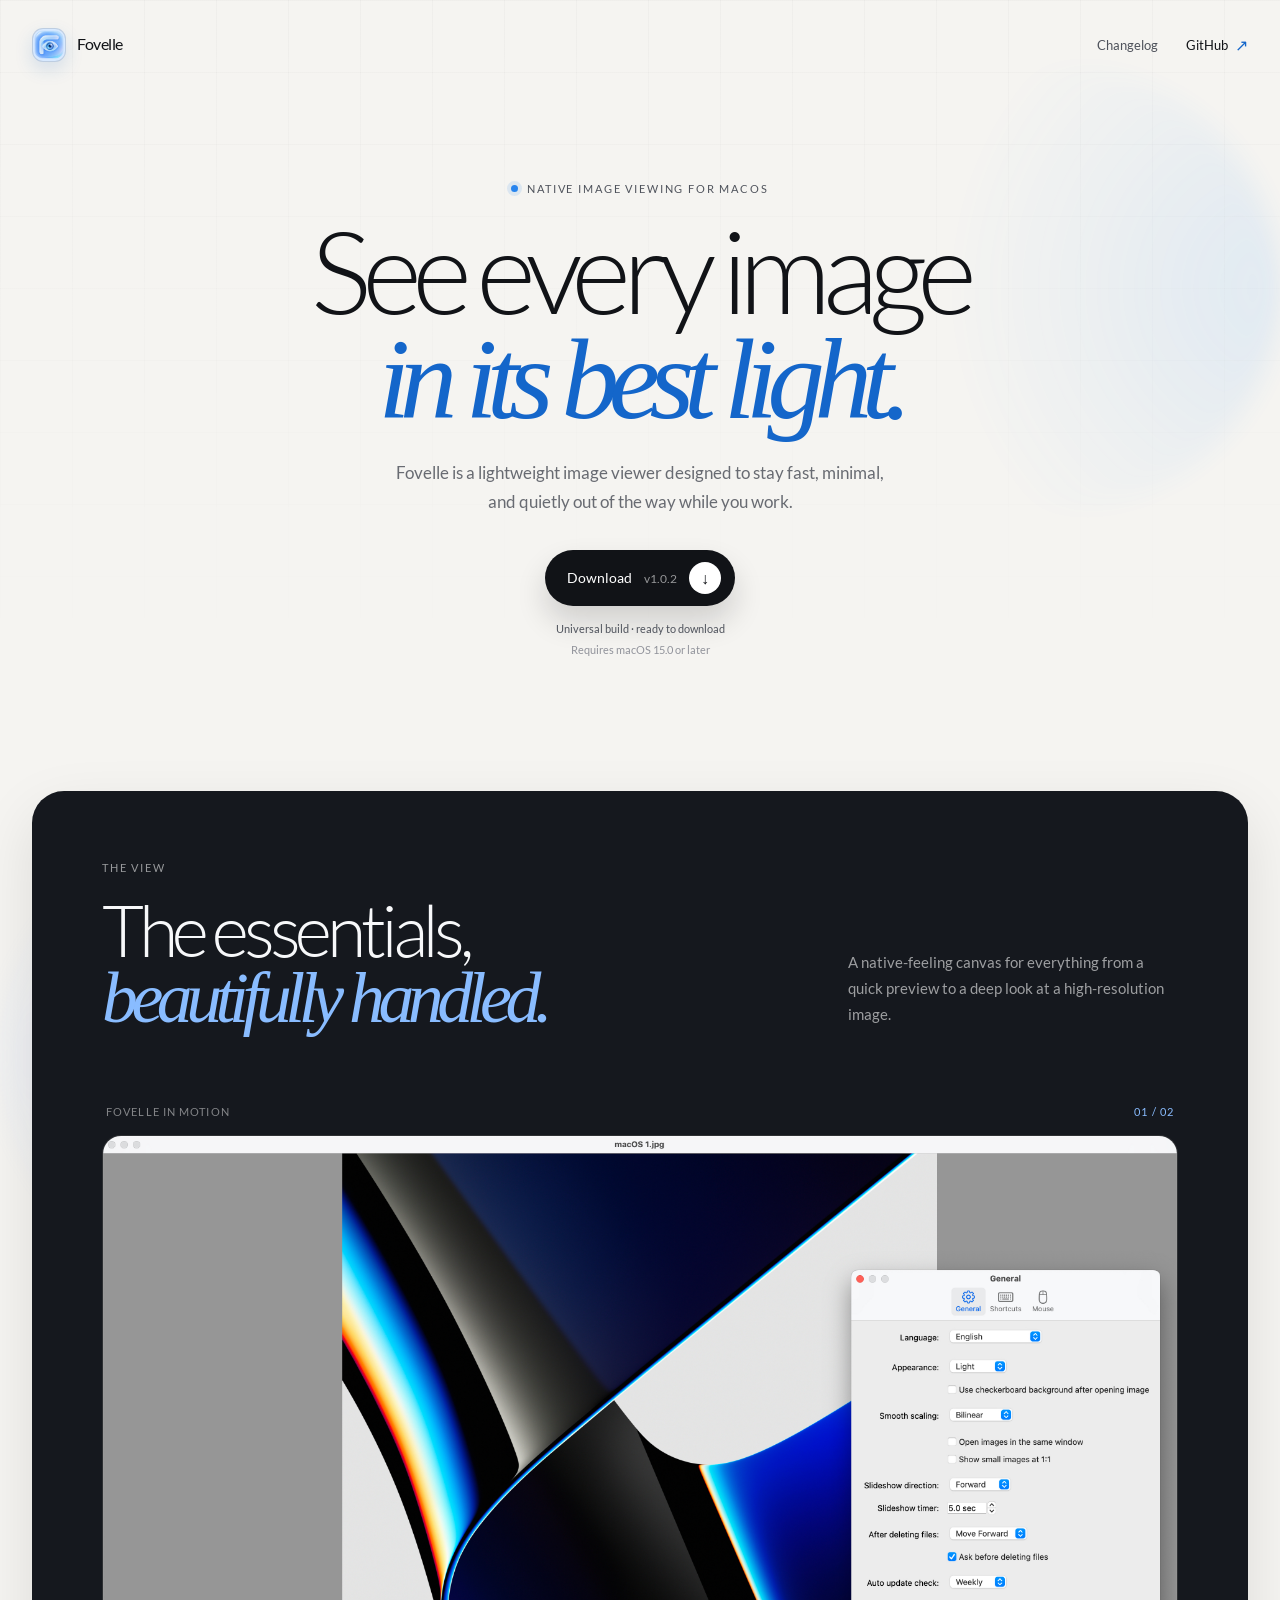
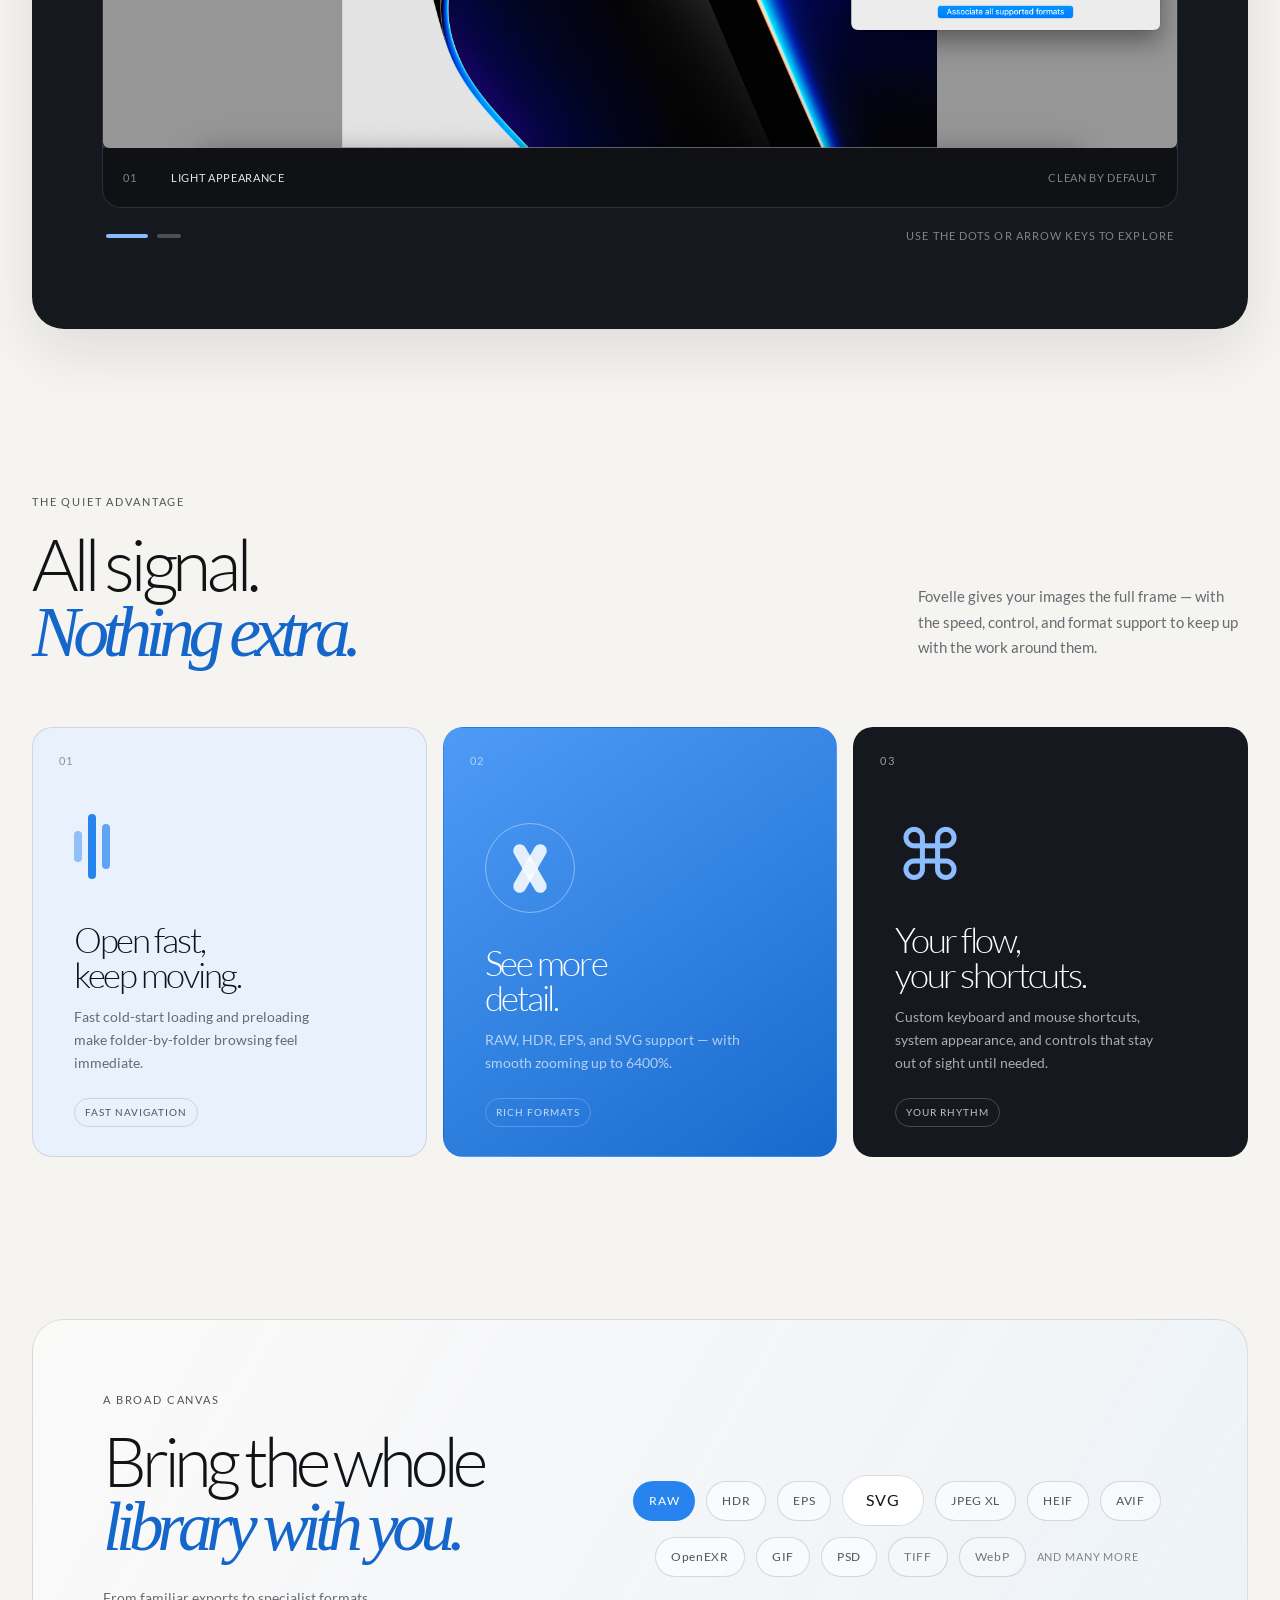
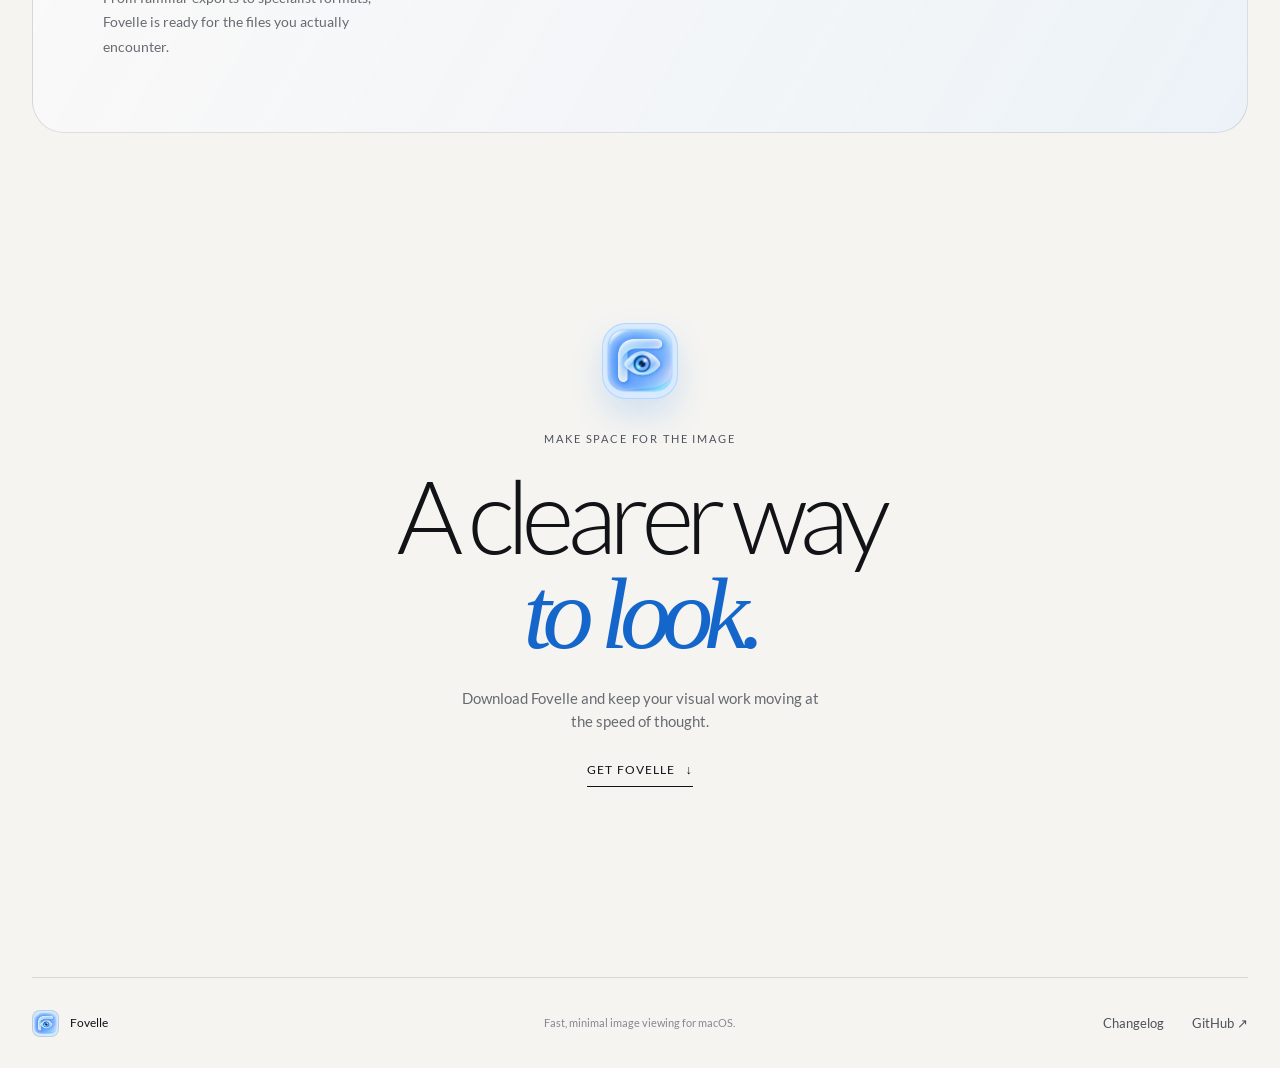
==== commit 08df1f6a: "Tighten download button styling" ====
--- a/index.html
+++ b/index.html
@@ -62,7 +62,7 @@
               aria-disabled="true"
               aria-busy="true"
             >
-              <span class="button-label">Download Fovelle</span>
+              <span class="button-label">Download</span>
               <span class="button-version" data-download-version>Loading…</span>
               <span class="button-arrow" aria-hidden="true">↓</span>
             </a>
--- a/styles.css
+++ b/styles.css
@@ -41,7 +41,6 @@
 
 body {
   margin: 0;
-  min-width: 320px;
   overflow-x: hidden;
   background: var(--paper);
   color: var(--ink);
@@ -89,7 +88,7 @@
 .page-orb {
   position: absolute;
   z-index: -1;
-  width: 28rem;
+  width: min(28rem, 100%);
   height: 28rem;
   pointer-events: none;
   border-radius: 999px;
@@ -99,14 +98,14 @@
 
 .page-orb--top {
   top: 4rem;
-  right: -12rem;
-  background: radial-gradient(circle, rgba(62, 155, 255, 0.36), transparent 68%);
+  right: 0;
+  background: radial-gradient(circle at 100% 50%, rgba(62, 155, 255, 0.36), transparent 68%);
 }
 
 .page-orb--bottom {
   top: 52rem;
-  left: -16rem;
-  background: radial-gradient(circle, rgba(196, 215, 255, 0.45), transparent 68%);
+  left: 0;
+  background: radial-gradient(circle at 0 50%, rgba(196, 215, 255, 0.45), transparent 68%);
 }
 
 .container {
@@ -299,9 +298,11 @@
   display: inline-flex;
   align-items: center;
   justify-content: center;
-  width: min(100%, 325px);
+  width: fit-content;
+  min-width: 190px;
+  max-width: 100%;
   min-height: 56px;
-  padding: 10px 15px 10px 23px;
+  padding: 10px 12px 10px 20px;
   border-radius: 999px;
   font-size: 0.9rem;
   line-height: 1;
@@ -334,7 +335,8 @@
 }
 
 .button-label {
-  flex: 1;
+  flex: 0 1 auto;
+  white-space: nowrap;
   text-align: left;
 }
 
@@ -345,8 +347,8 @@
 
 .button-arrow {
   display: grid;
-  width: 34px;
-  height: 34px;
+  width: 32px;
+  height: 32px;
   place-items: center;
   border-radius: 50%;
   color: var(--ink);
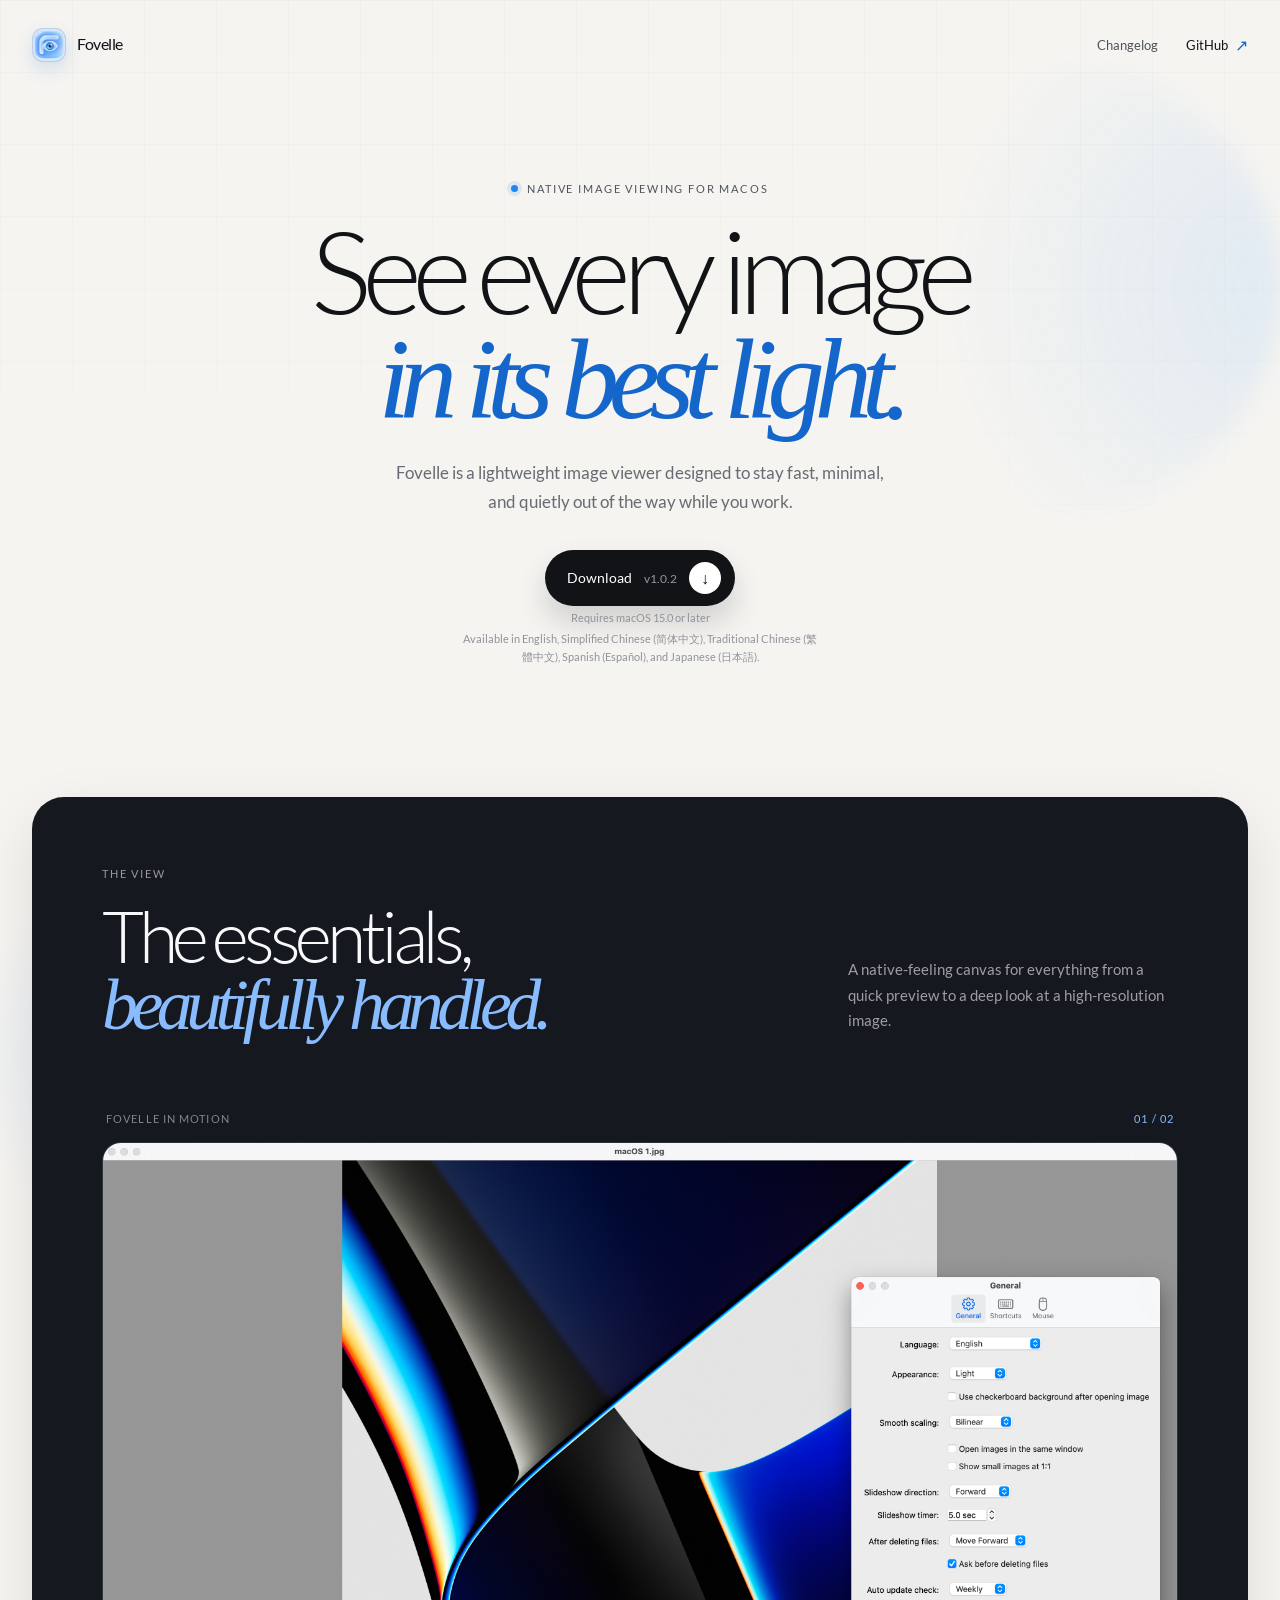
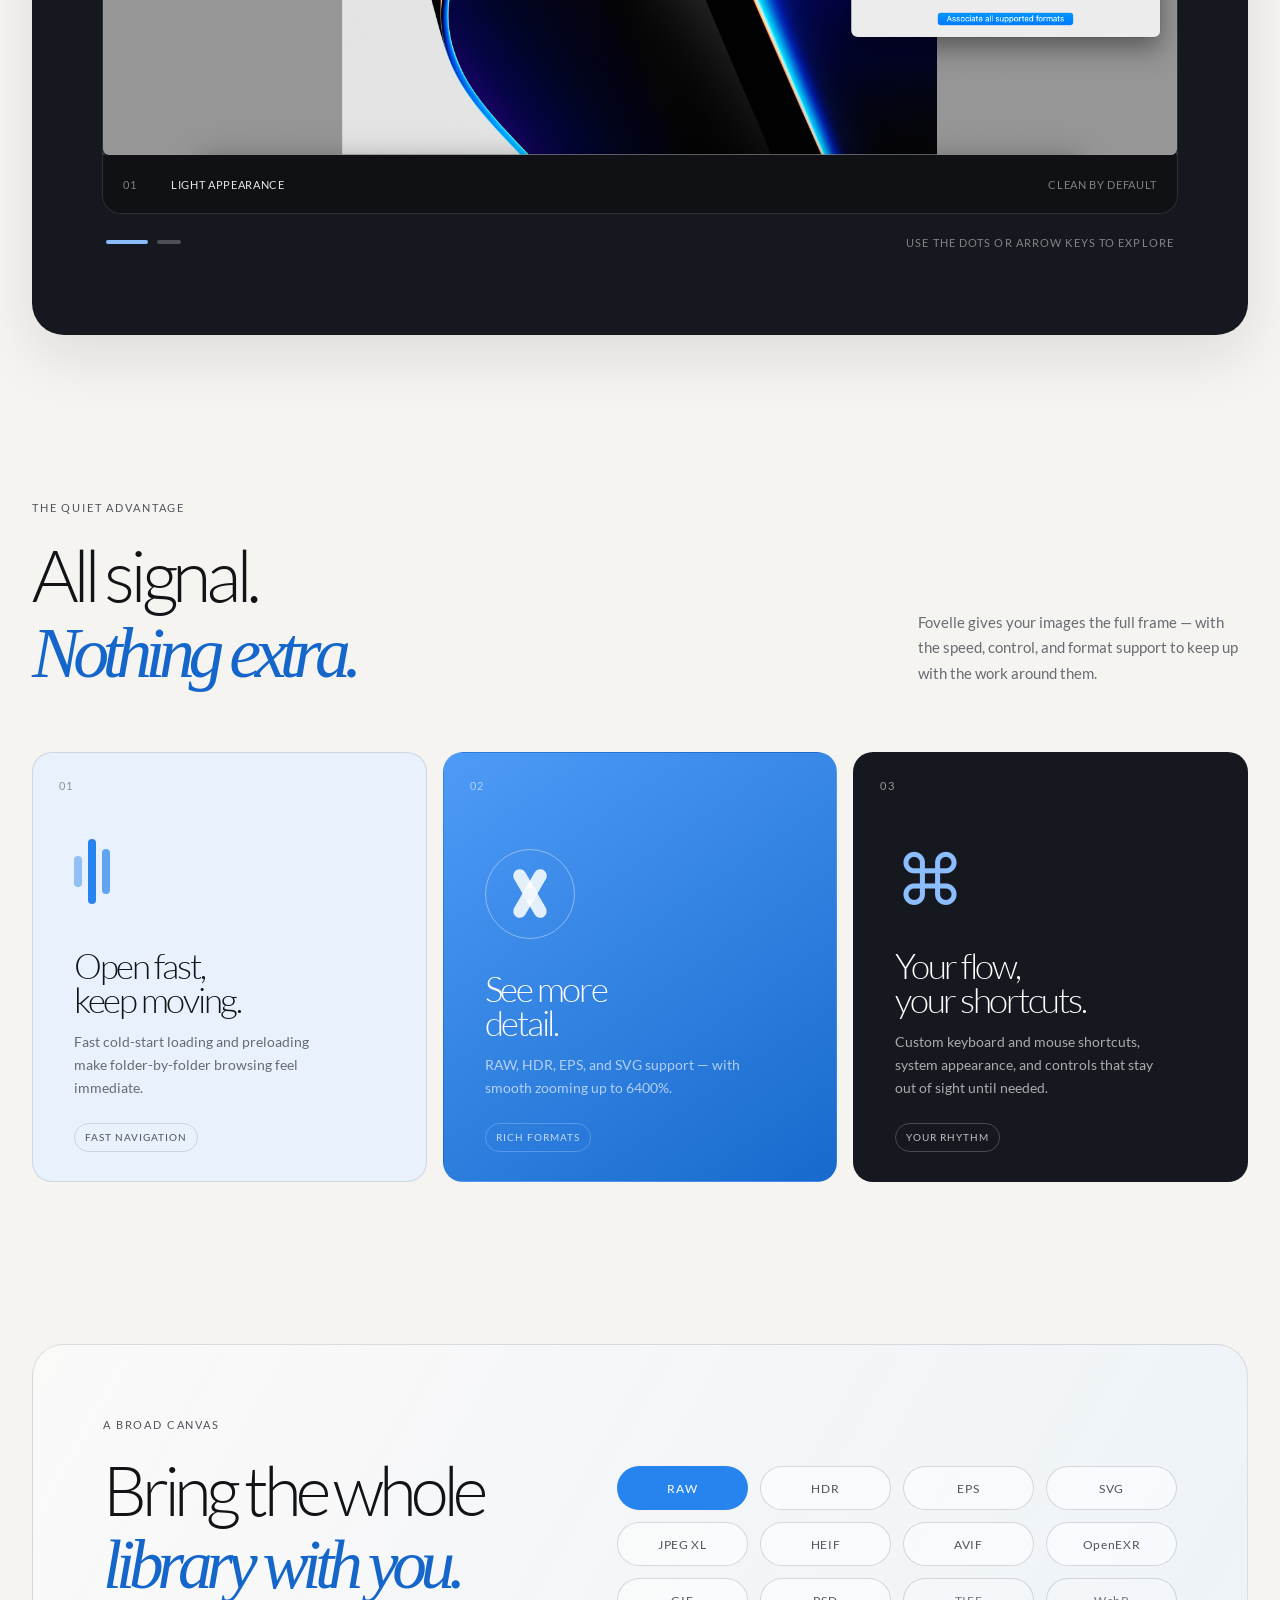
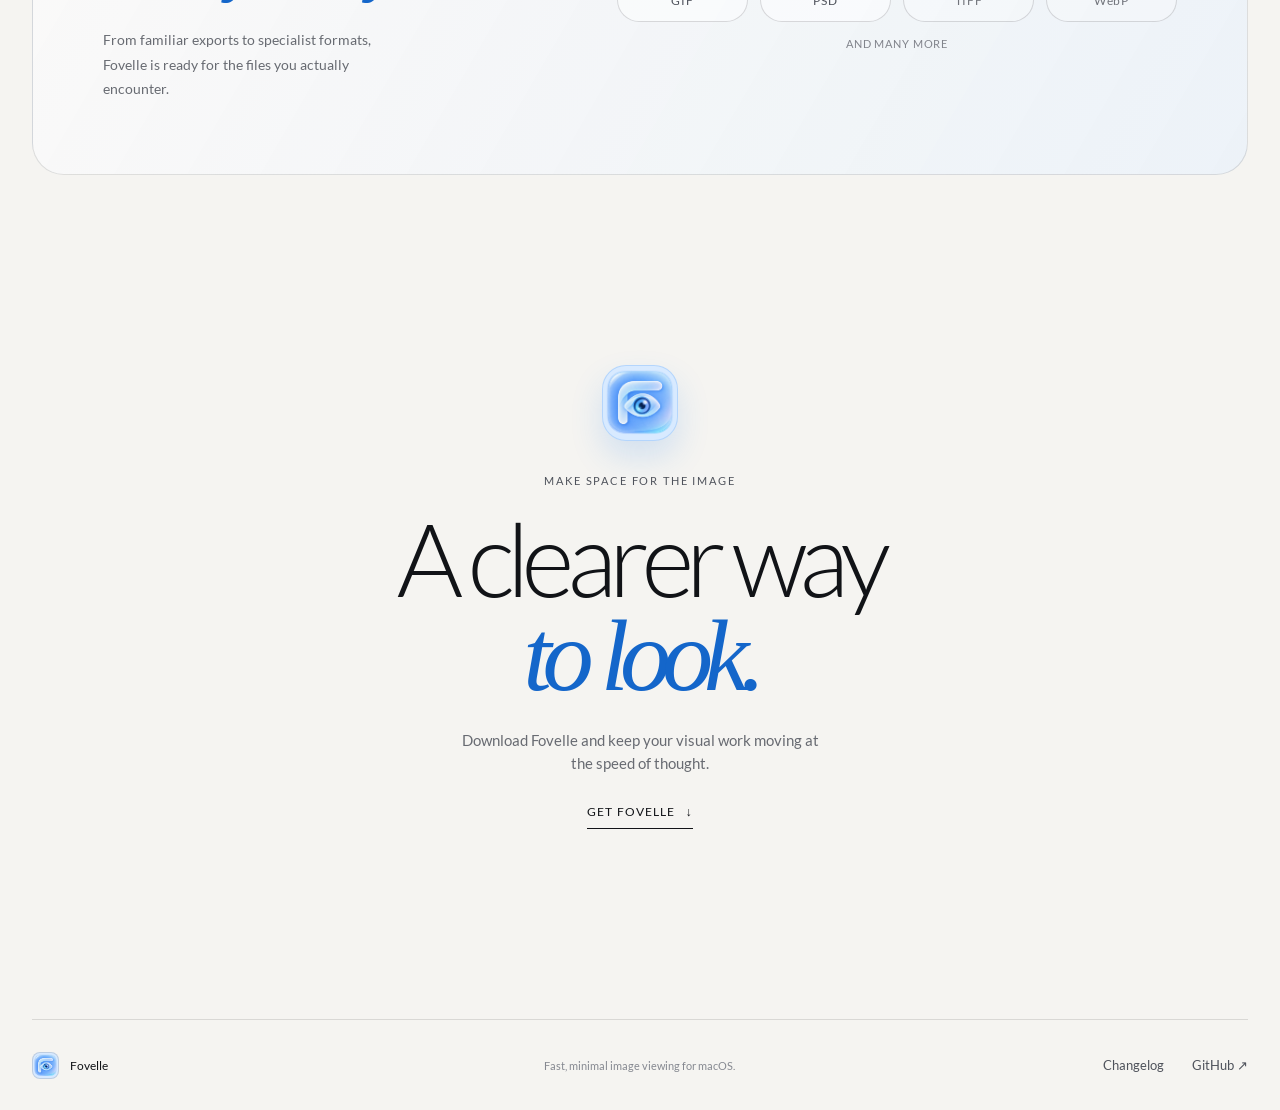
==== commit d34822b9: "update" ====
--- a/index.html
+++ b/index.html
@@ -66,8 +66,13 @@
               <span class="button-version" data-download-version>Loading…</span>
               <span class="button-arrow" aria-hidden="true">↓</span>
             </a>
-            <p class="download-status" data-download-status>Preparing the latest macOS build</p>
+            <p class="download-status" data-download-status aria-live="polite" hidden></p>
             <p class="system-note">Requires macOS 15.0 or later</p>
+            <p class="system-note language-note">
+              Available in English, Simplified Chinese (<span lang="zh-Hans">简体中文</span>),
+              Traditional Chinese (<span lang="zh-Hant">繁體中文</span>), Spanish
+              (<span lang="es">Español</span>), and Japanese (<span lang="ja">日本語</span>).
+            </p>
           </div>
         </div>
 
@@ -188,7 +193,7 @@
             <span class="format-chip format-chip--accent">RAW</span>
             <span class="format-chip">HDR</span>
             <span class="format-chip">EPS</span>
-            <span class="format-chip format-chip--large">SVG</span>
+            <span class="format-chip">SVG</span>
             <span class="format-chip">JPEG XL</span>
             <span class="format-chip">HEIF</span>
             <span class="format-chip">AVIF</span>
--- a/styles.css
+++ b/styles.css
@@ -395,6 +395,10 @@
   margin-bottom: 0;
   font-size: clamp(3.2rem, 5.6vw, 5.8rem);
   line-height: 0.91;
+}
+
+.feature-section .section-heading h2 {
+  line-height: 1.04;
 }
 
 .section-intro {
@@ -754,6 +758,7 @@
 .formats-copy h2 {
   margin-bottom: 27px;
   font-size: clamp(3rem, 5.4vw, 5.2rem);
+  line-height: 1.04;
 }
 
 .formats-copy h2 em {
@@ -769,24 +774,28 @@
 }
 
 .format-cloud {
-  display: flex;
-  flex-wrap: wrap;
-  align-items: center;
-  justify-content: center;
-  gap: 11px;
+  display: grid;
+  grid-template-columns: repeat(auto-fit, minmax(112px, 1fr));
+  align-items: center;
+  gap: 12px;
 }
 
 .format-chip {
   display: inline-flex;
-  min-height: 40px;
-  align-items: center;
-  padding: 7px 15px;
+  width: 100%;
+  min-width: 0;
+  min-height: 44px;
+  align-items: center;
+  justify-content: center;
+  padding: 0 12px;
   border: 1px solid rgba(17, 19, 23, 0.15);
   border-radius: 999px;
   color: var(--muted-strong);
   background: rgba(255, 255, 255, 0.52);
   font-size: 0.72rem;
   letter-spacing: 0.06em;
+  text-align: center;
+  white-space: nowrap;
 }
 
 .format-chip--accent {
@@ -795,21 +804,15 @@
   background: var(--blue);
 }
 
-.format-chip--large {
-  min-height: 51px;
-  padding-right: 23px;
-  padding-left: 23px;
-  color: var(--ink);
-  background: #fff;
-  font-size: 1rem;
-}
-
 .format-chip--soft {
   color: #71747b;
   background: rgba(255, 255, 255, 0.28);
 }
 
 .format-more {
+  grid-column: 1 / -1;
+  justify-self: center;
+  margin-top: 2px;
   color: #81848b;
   font-size: 0.68rem;
   letter-spacing: 0.08em;
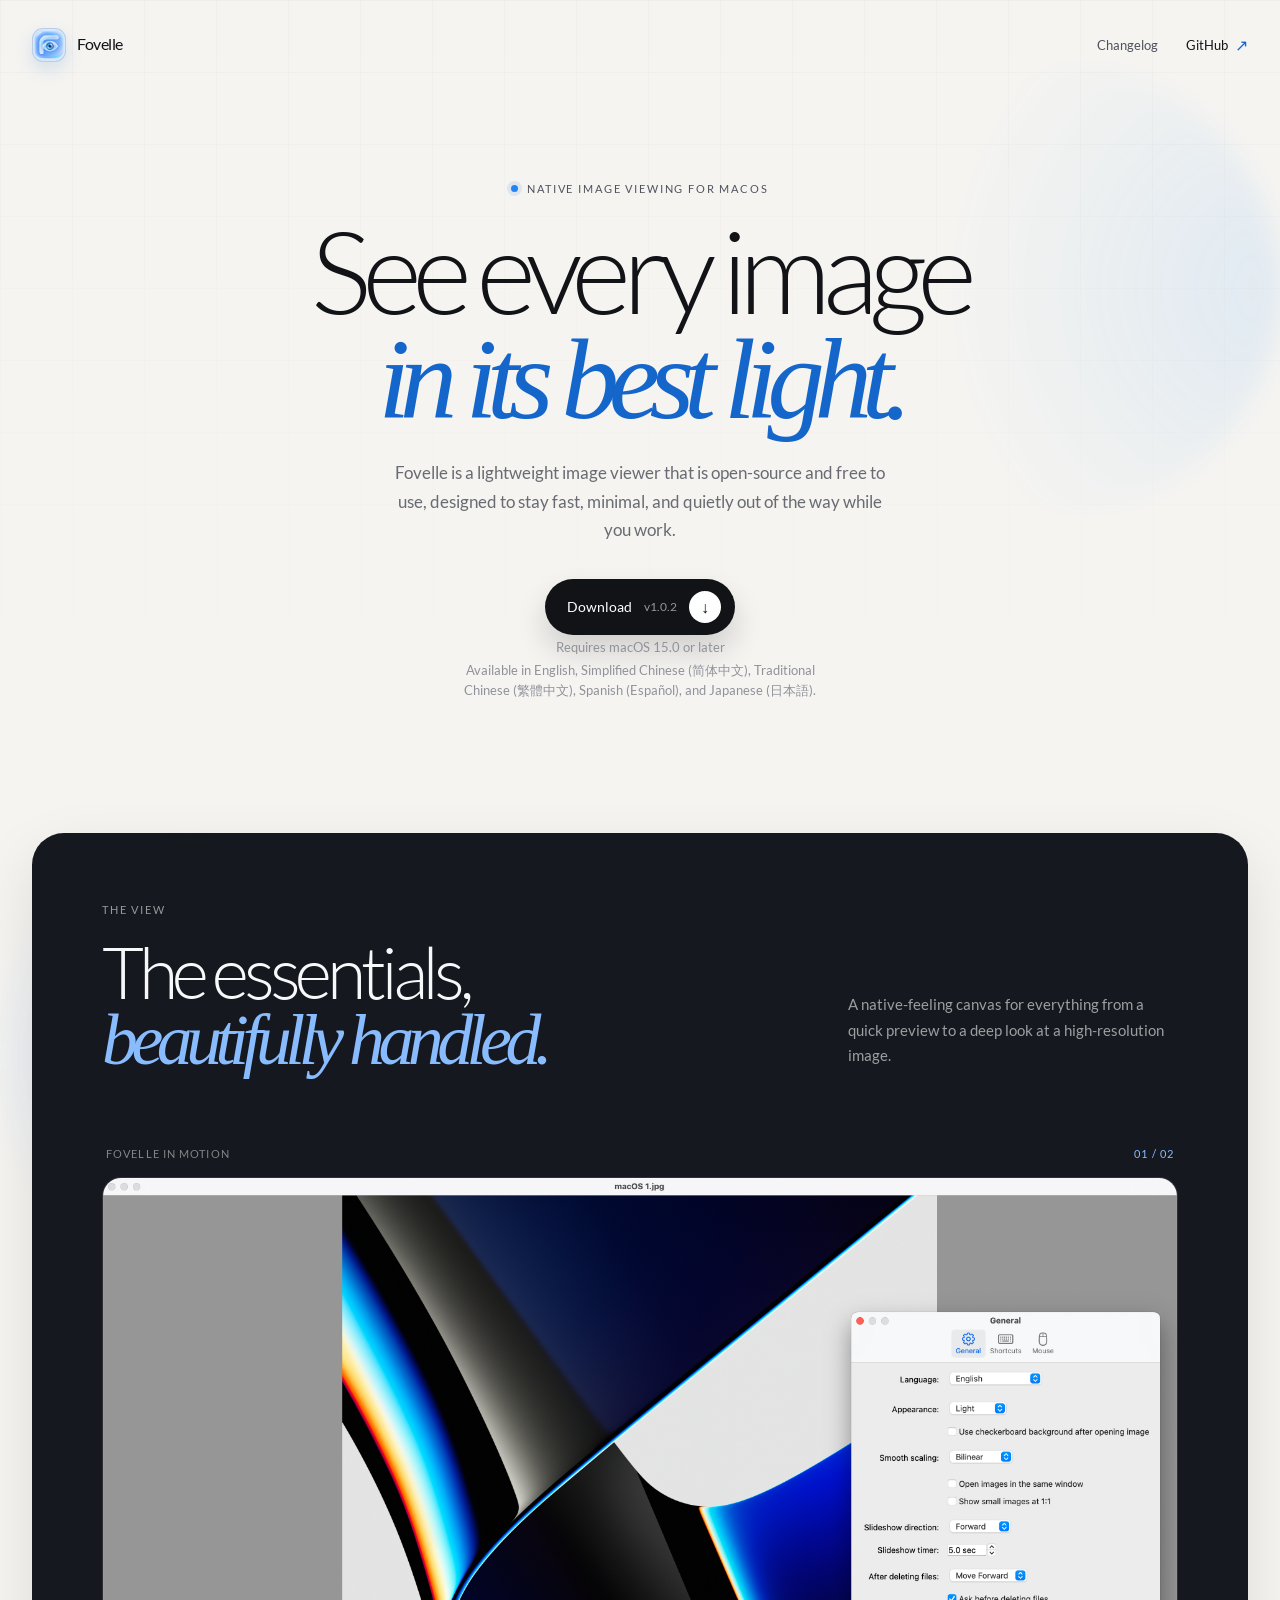
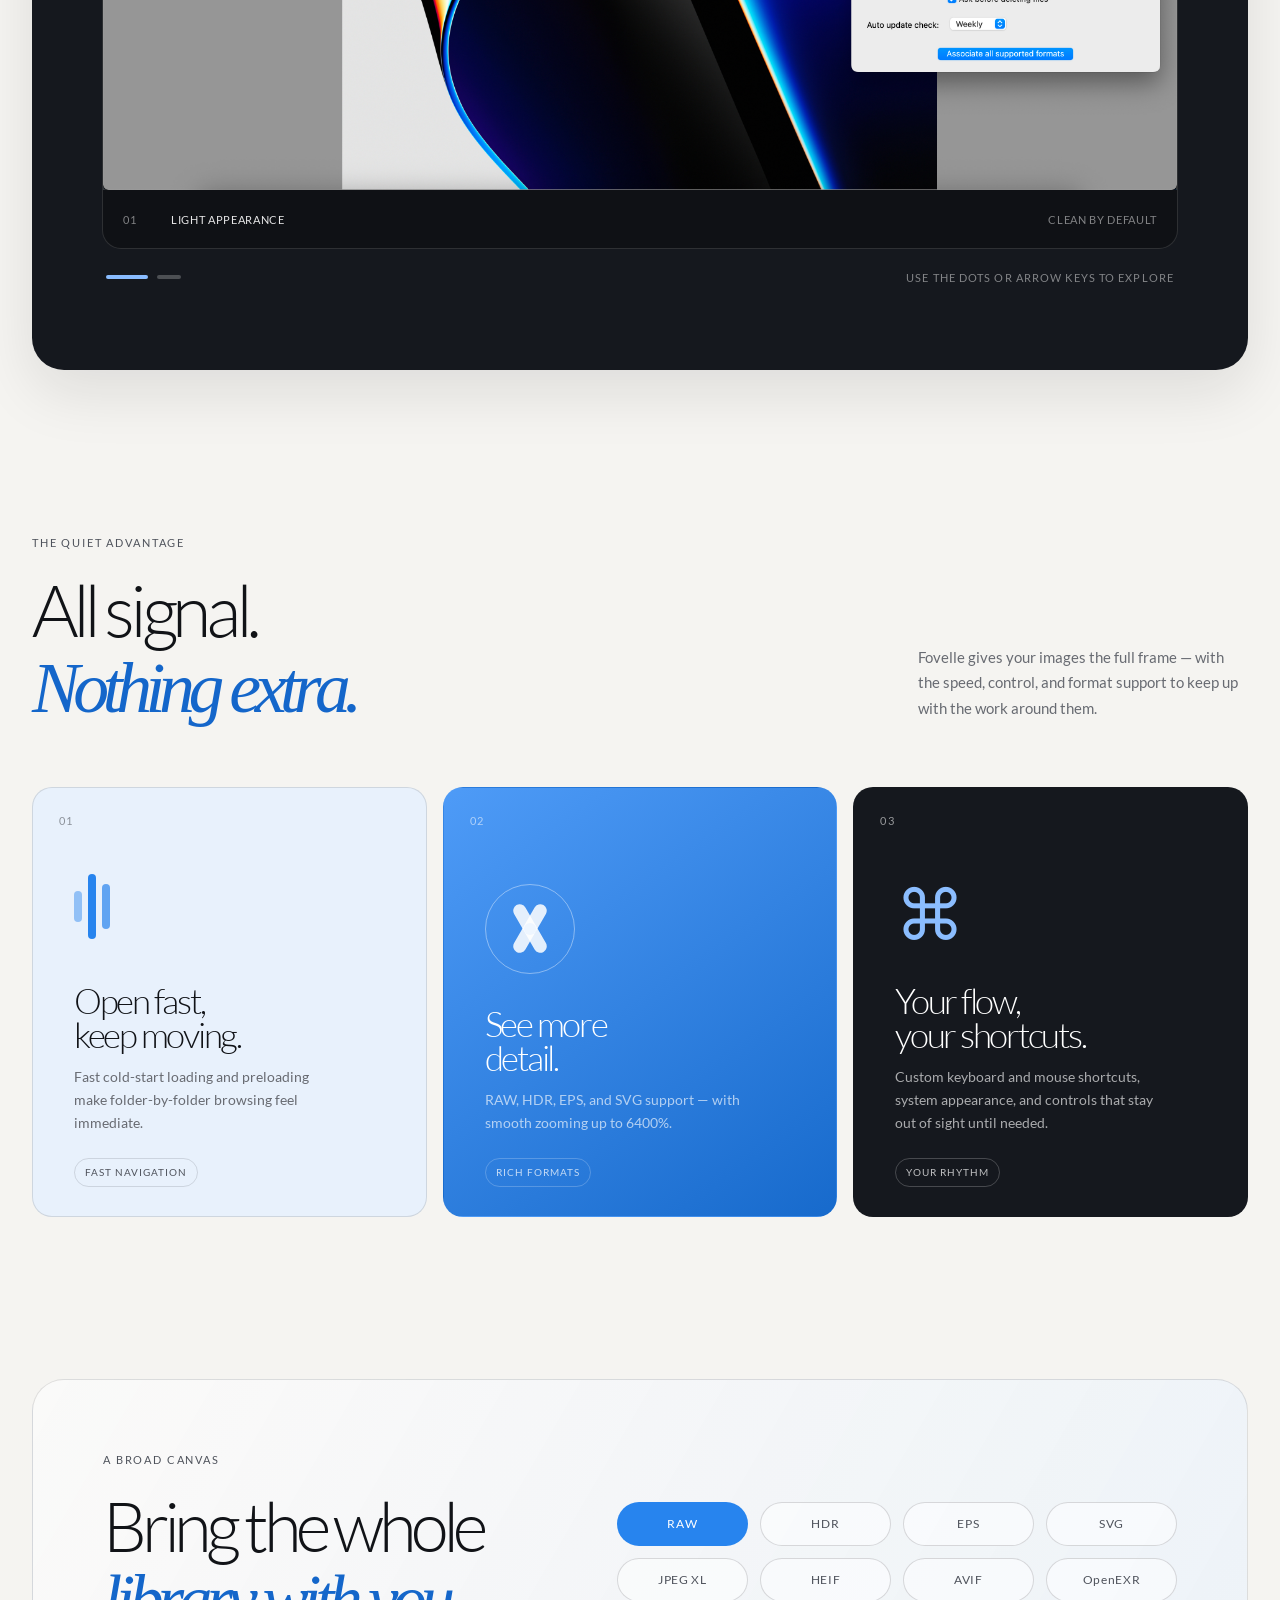
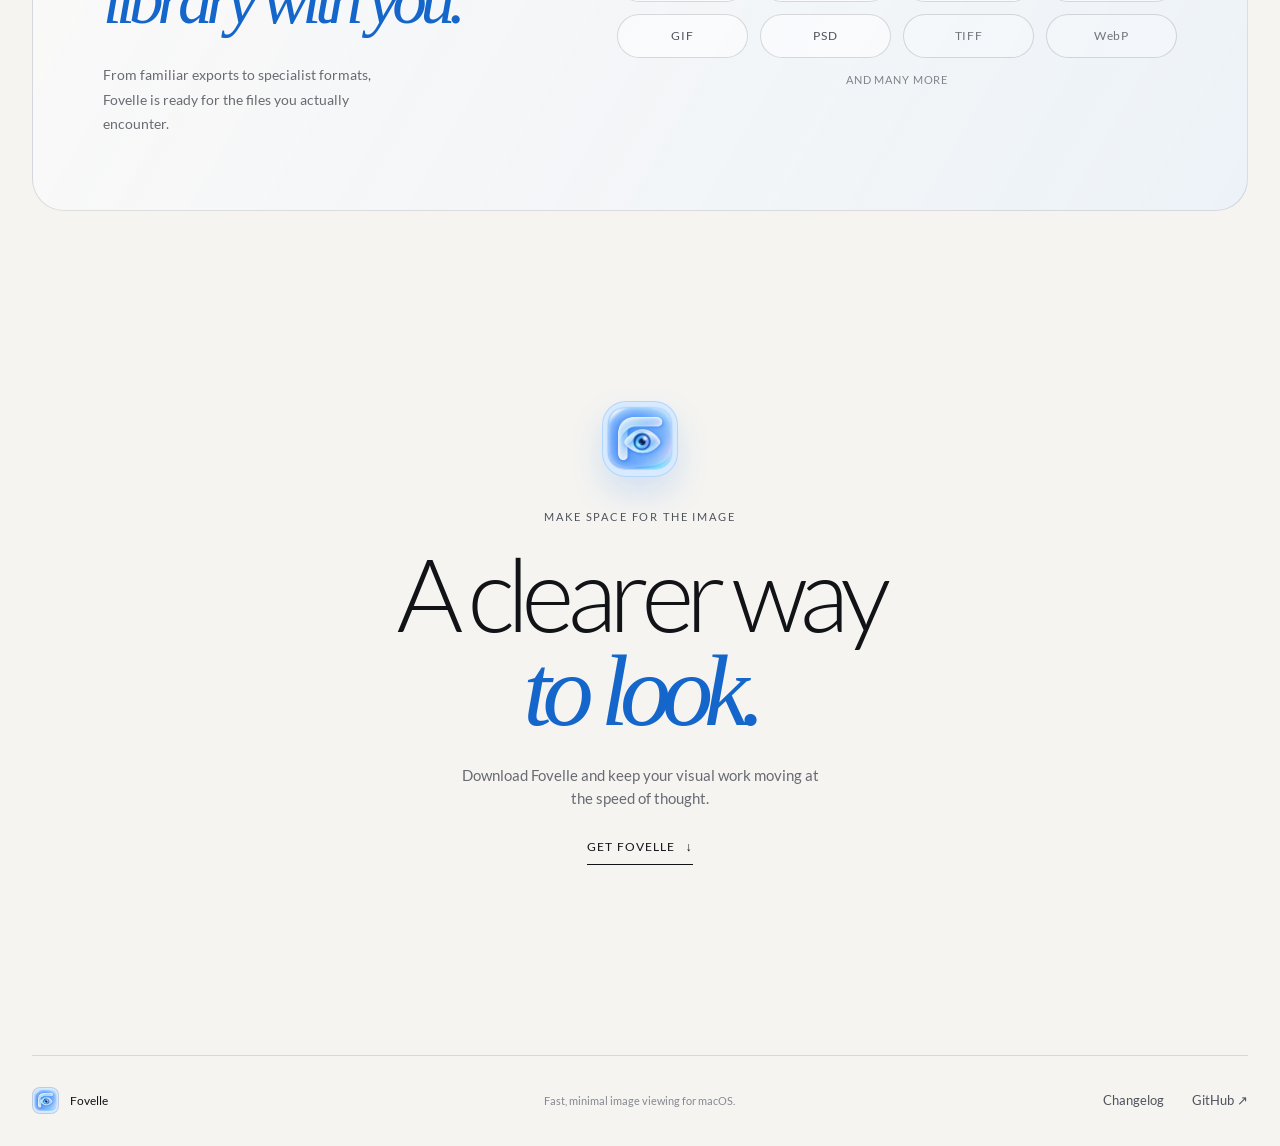
==== commit 1e485450: "Update homepage copy and supporting text sizes" ====
--- a/index.html
+++ b/index.html
@@ -50,8 +50,8 @@
           <p class="eyebrow"><span class="eyebrow-dot" aria-hidden="true"></span> Native image viewing for macOS</p>
           <h1 id="hero-title">See every image<br /><em>in its best light.</em></h1>
           <p class="hero-copy">
-            Fovelle is a lightweight image viewer designed to stay fast, minimal,
-            and quietly out of the way while you work.
+            Fovelle is a lightweight image viewer that is open-source and free to use,
+            designed to stay fast, minimal, and quietly out of the way while you work.
           </p>
 
           <div class="download-cluster">
--- a/styles.css
+++ b/styles.css
@@ -356,10 +356,14 @@
   font-size: 1rem;
 }
 
-.download-status,
+.download-status {
+  margin-bottom: 0;
+  font-size: 0.71rem;
+}
+
 .system-note {
   margin-bottom: 0;
-  font-size: 0.71rem;
+  font-size: 0.80rem;
 }
 
 .download-status {
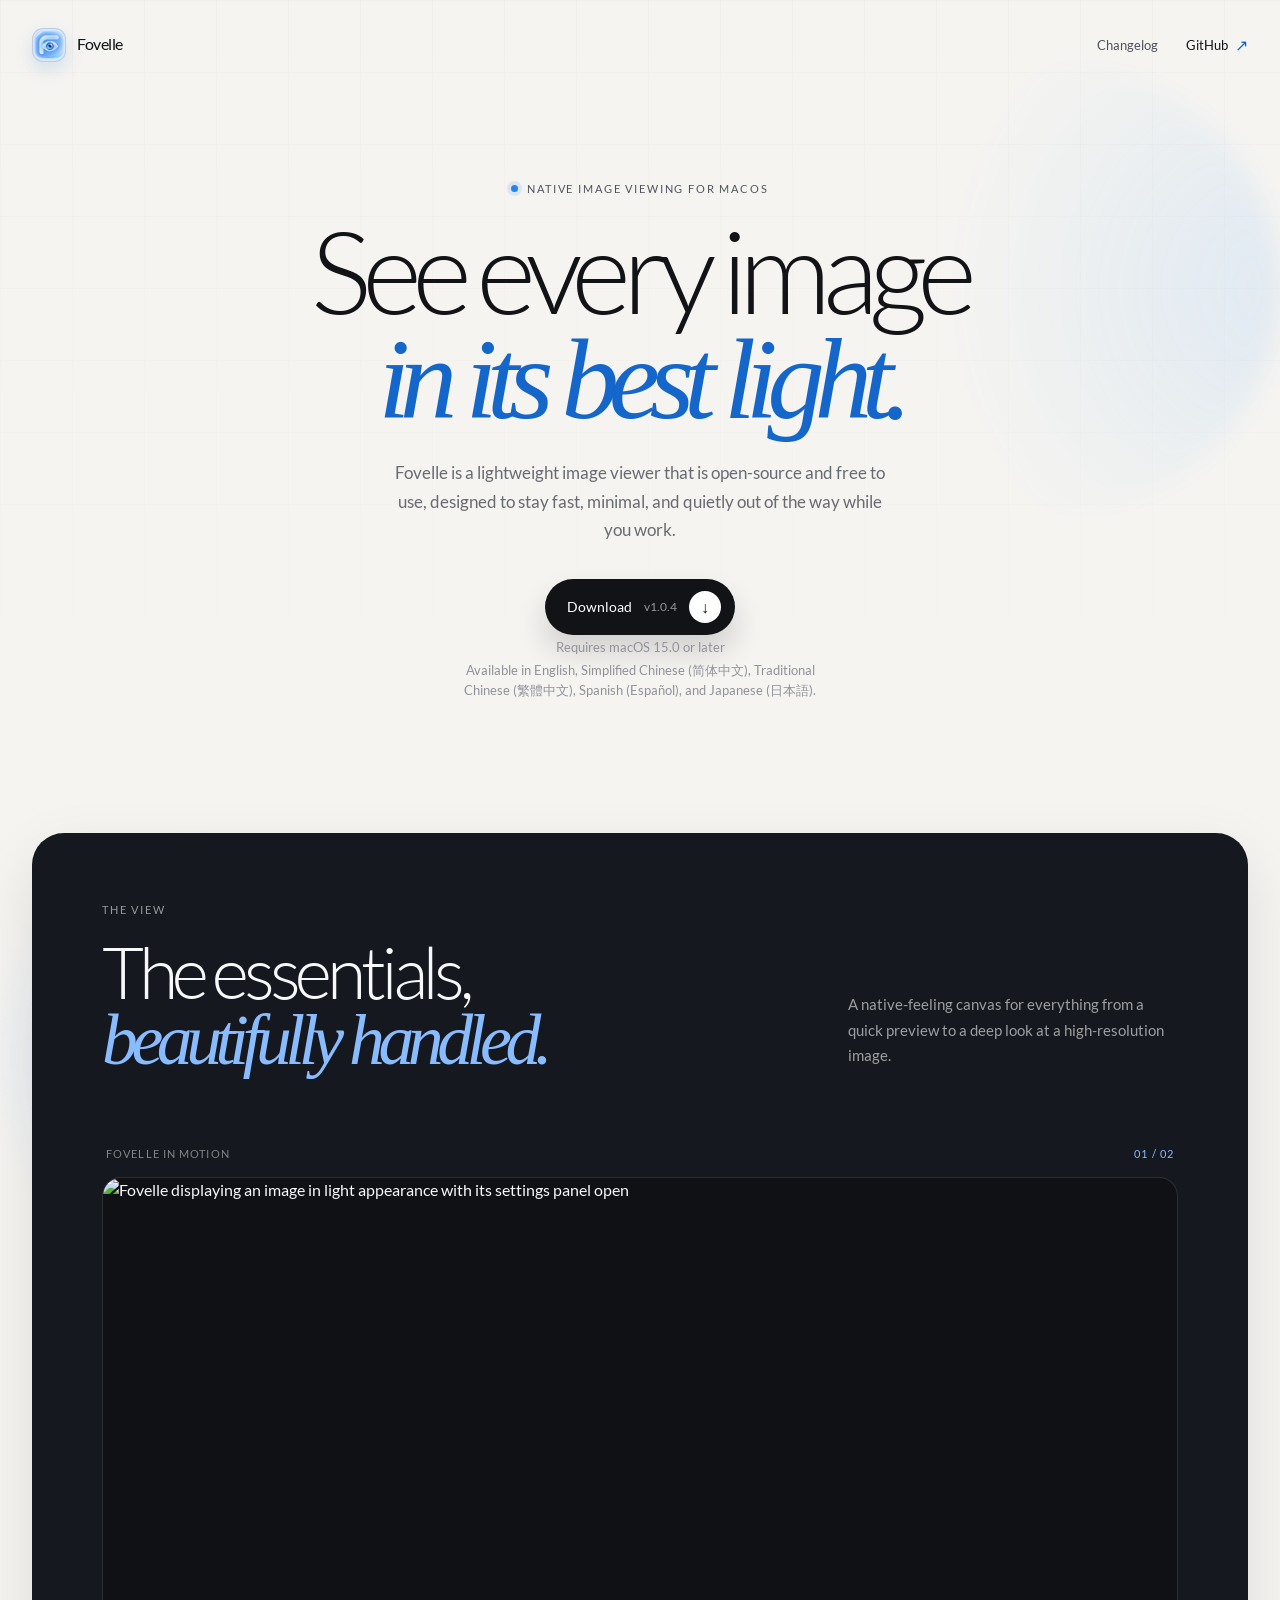
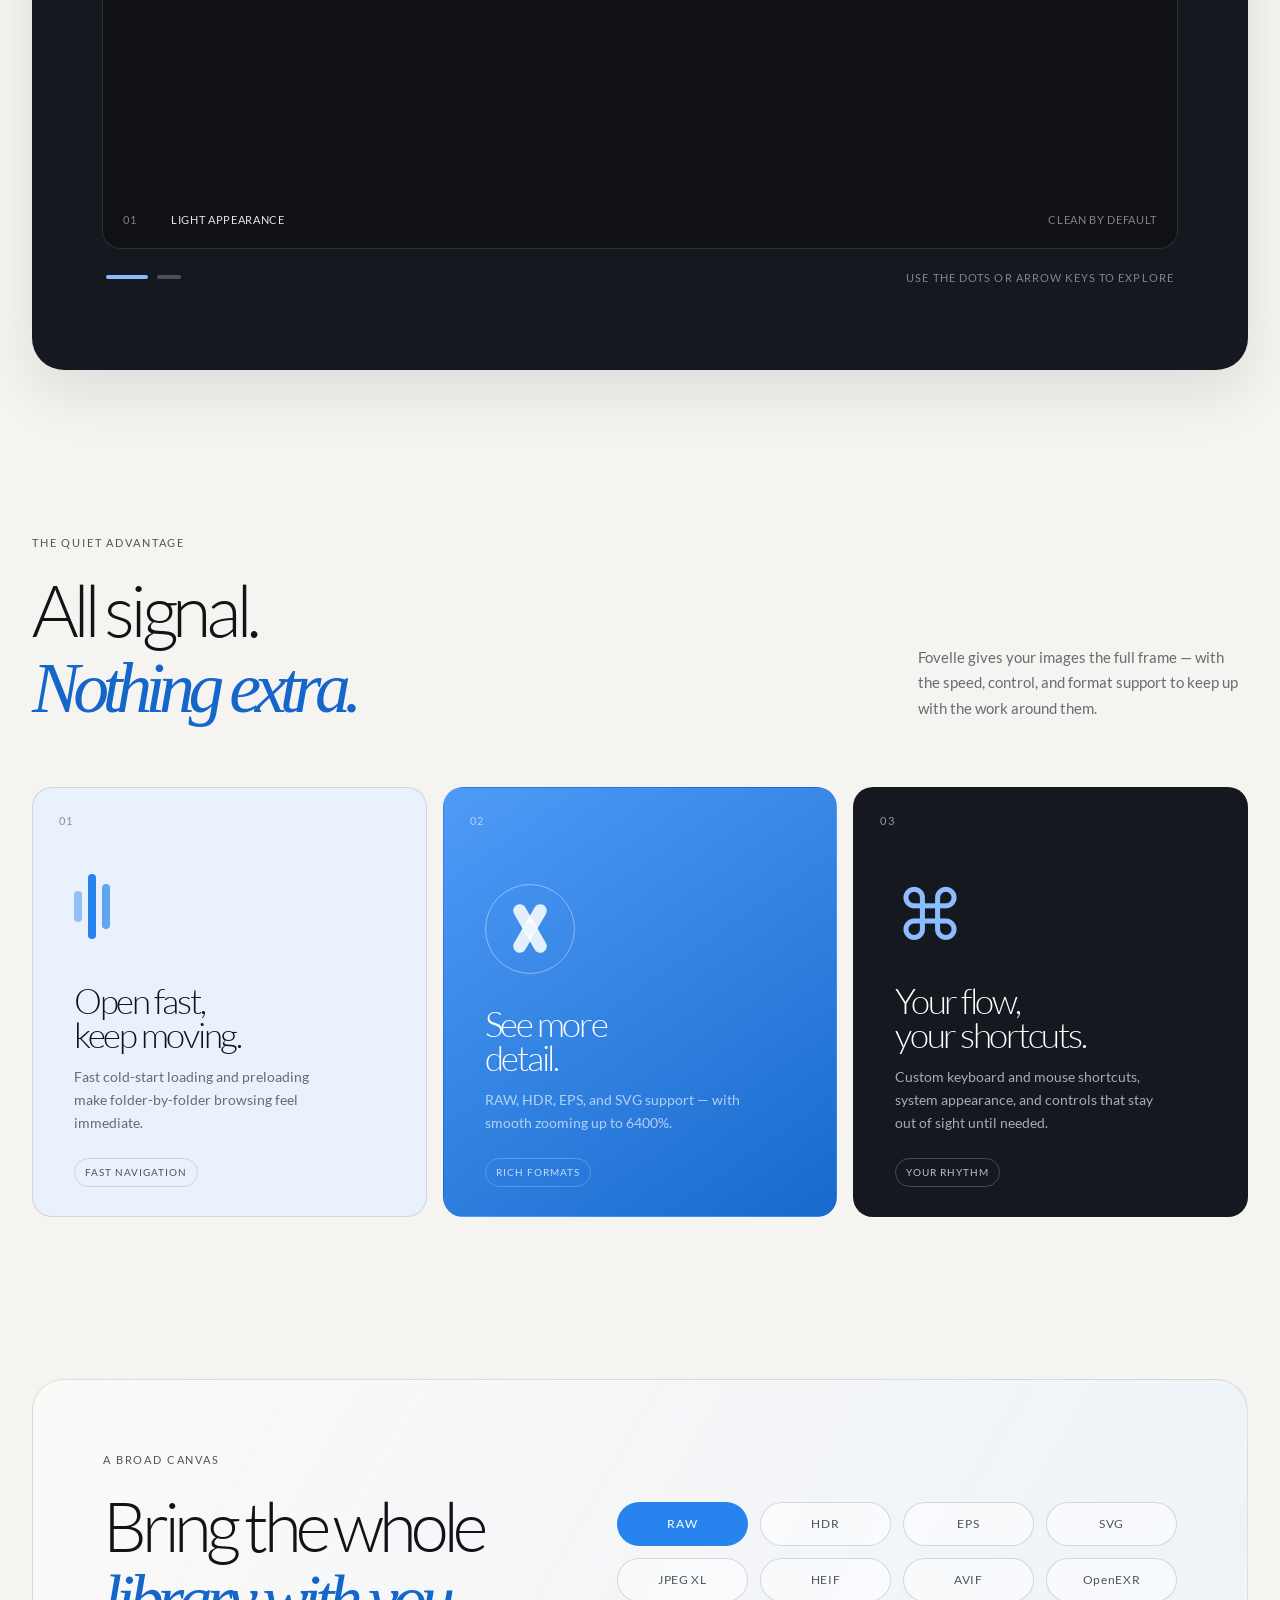
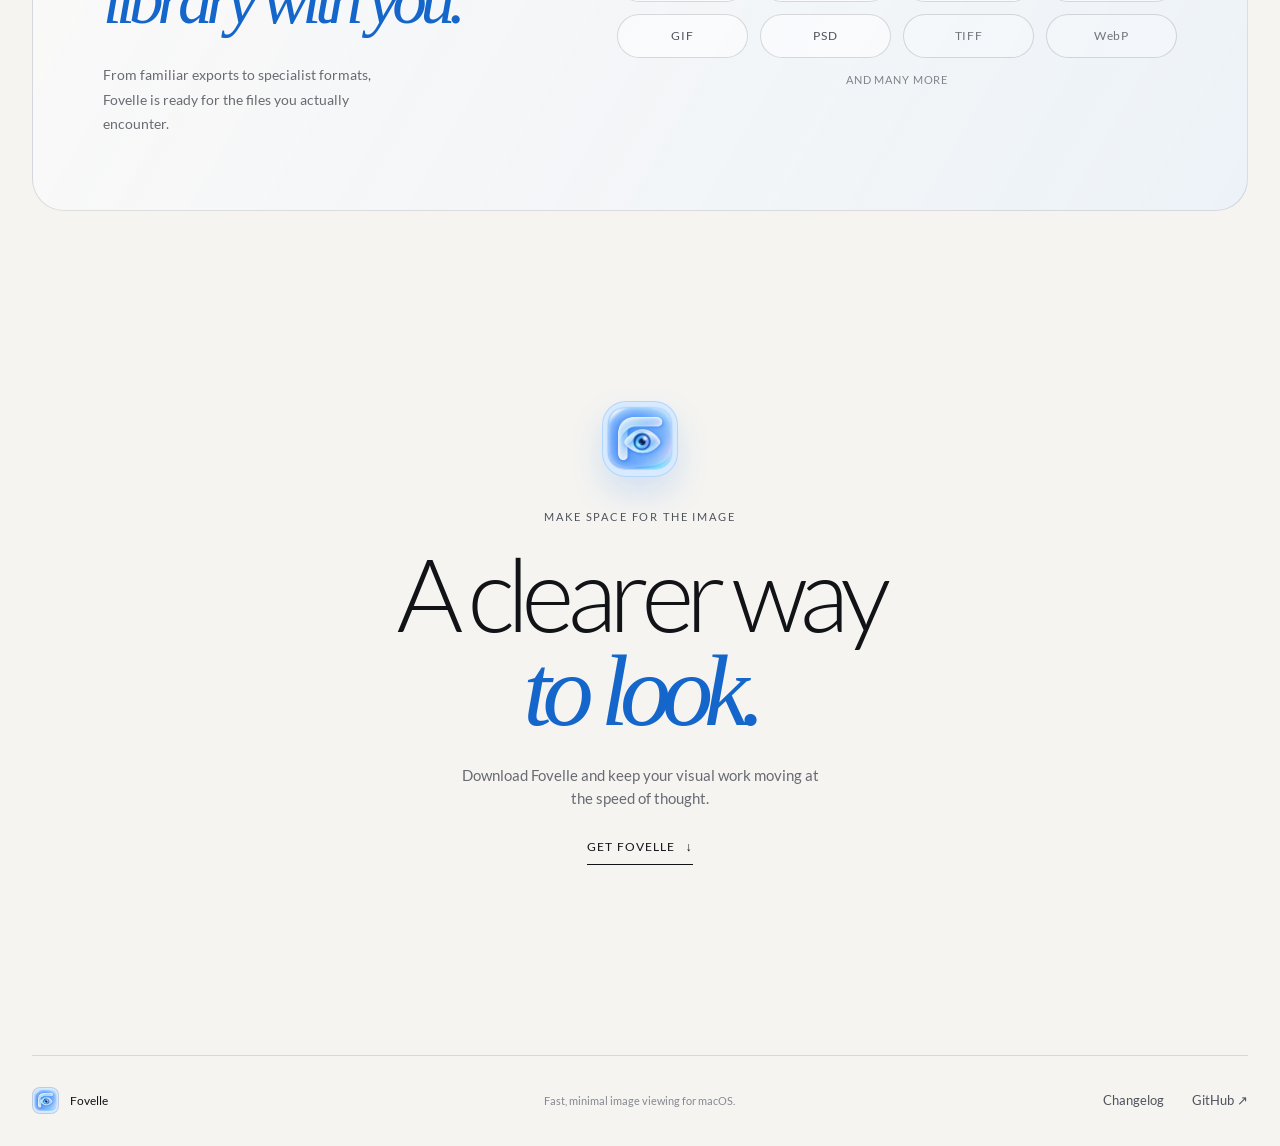
==== commit 8dd79cd0: "Update Fovelle screenshot assets" ====
--- a/index.html
+++ b/index.html
@@ -99,7 +99,7 @@
           <div class="carousel-viewport" tabindex="0" aria-label="Product screenshot carousel">
             <figure class="carousel-slide is-active" data-slide="0">
               <img
-                src="assets/snapshot1.jpg"
+                src="/Users/inostarlin/Downloads/1.avif"
                 alt="Fovelle displaying an image in light appearance with its settings panel open"
               />
               <figcaption>
@@ -110,7 +110,7 @@
             </figure>
             <figure class="carousel-slide" data-slide="1" aria-hidden="true">
               <img
-                src="assets/snapshot2.jpg"
+                src="/Users/inostarlin/Downloads/2.avif"
                 alt="Fovelle displaying an image in dark appearance with its settings panel open"
               />
               <figcaption>
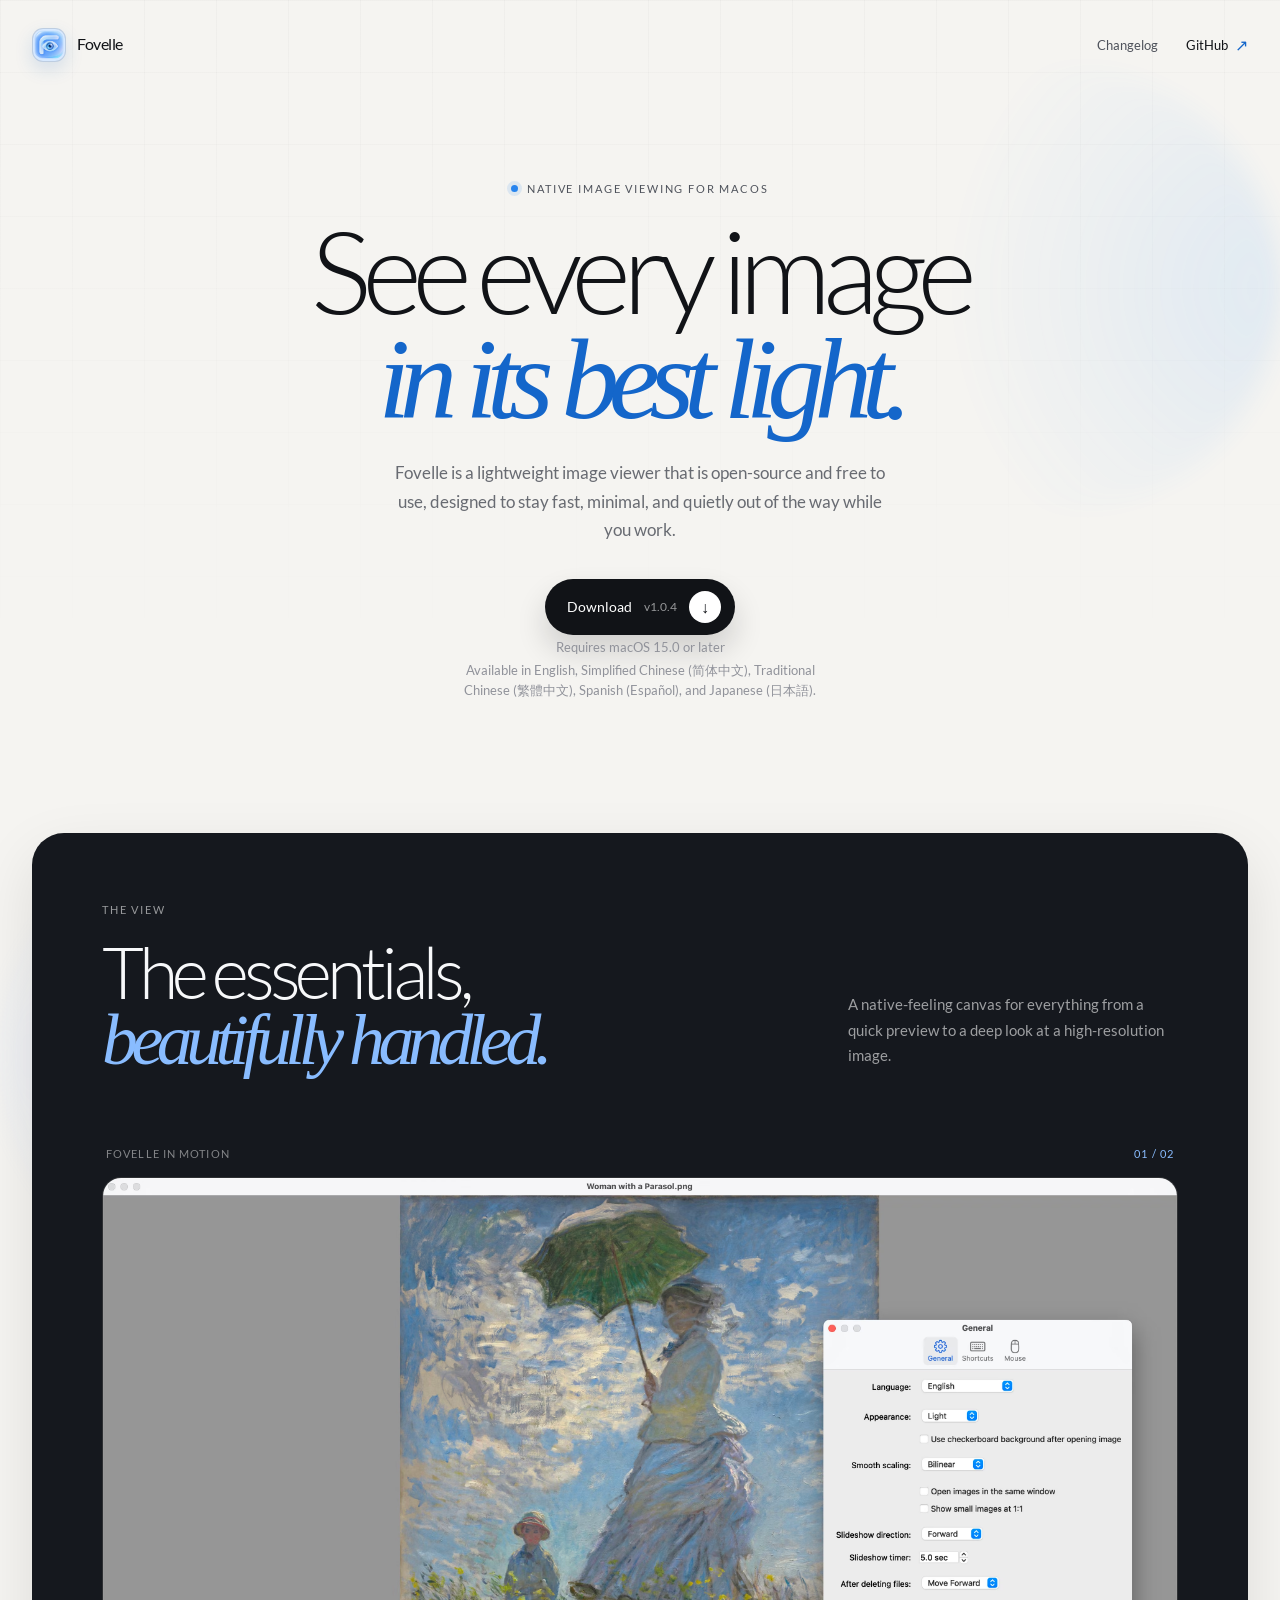
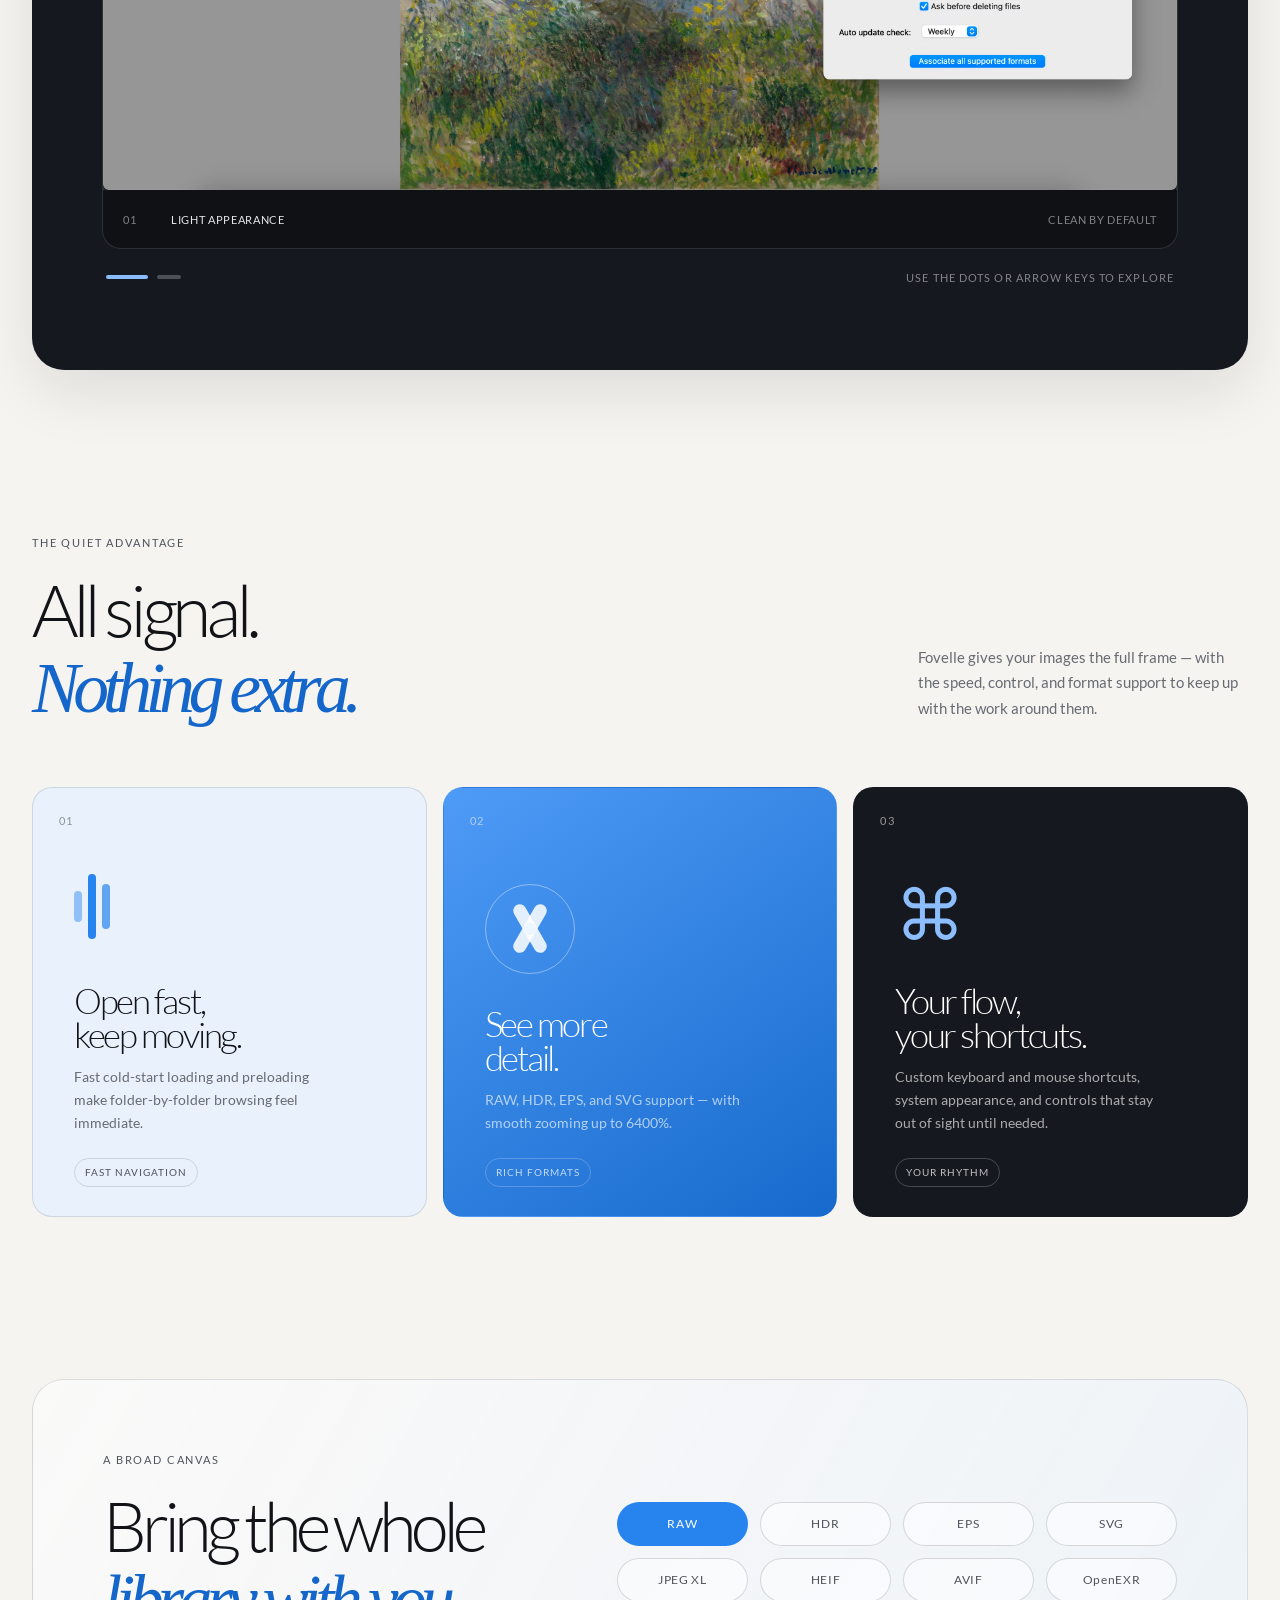
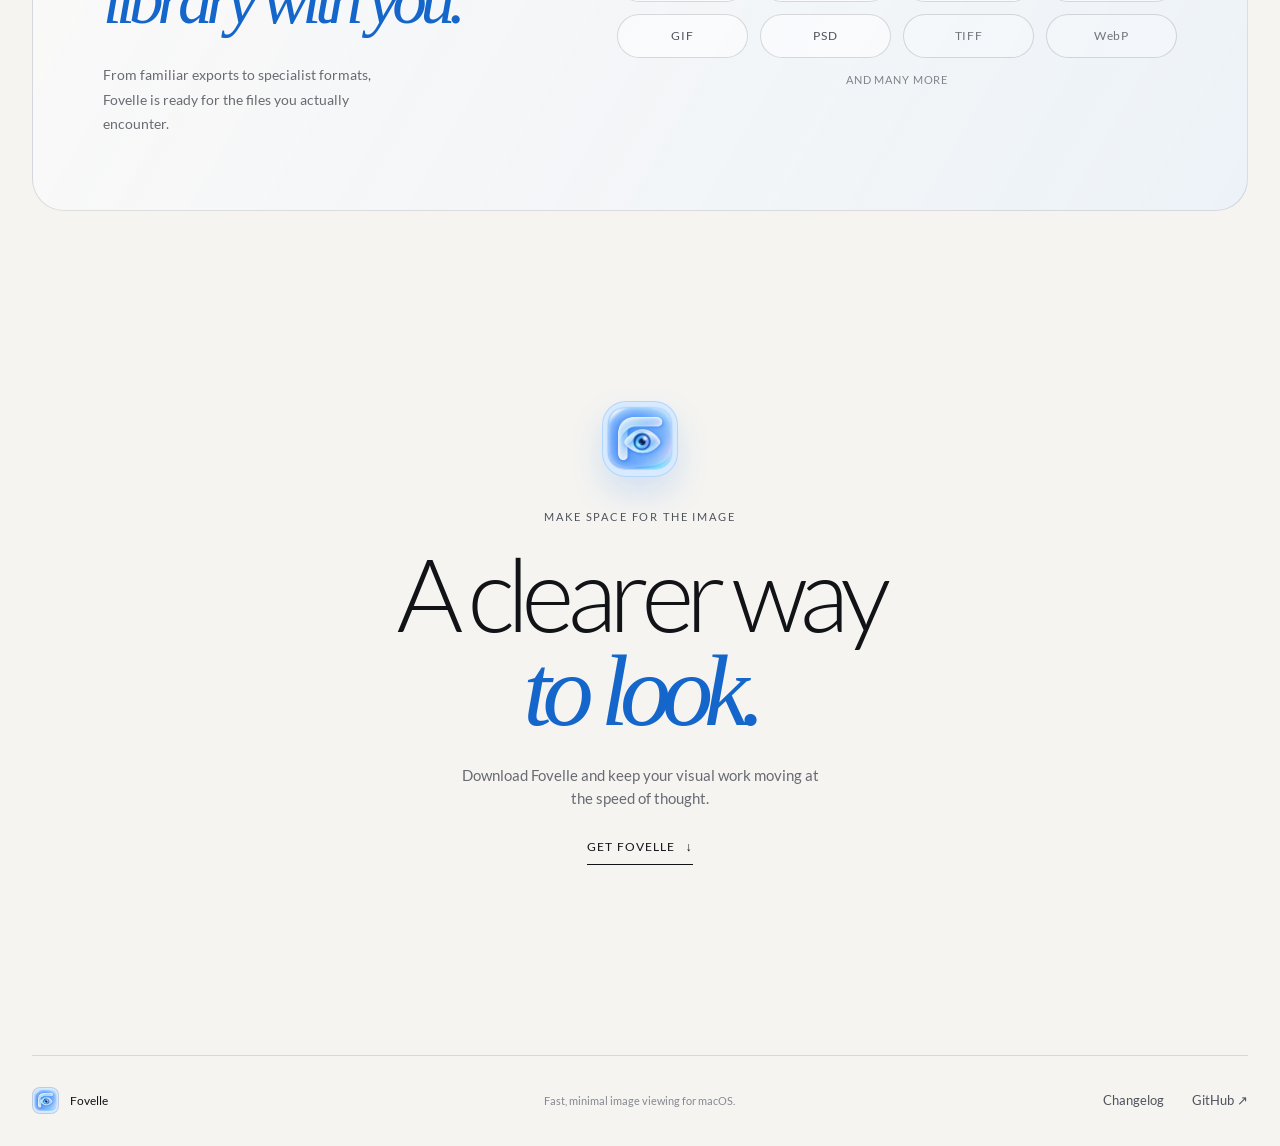
==== commit 3288ad56: "update" ====
--- a/index.html
+++ b/index.html
@@ -99,7 +99,7 @@
           <div class="carousel-viewport" tabindex="0" aria-label="Product screenshot carousel">
             <figure class="carousel-slide is-active" data-slide="0">
               <img
-                src="/Users/inostarlin/Downloads/1.avif"
+                src="assets/1.avif"
                 alt="Fovelle displaying an image in light appearance with its settings panel open"
               />
               <figcaption>
@@ -110,7 +110,7 @@
             </figure>
             <figure class="carousel-slide" data-slide="1" aria-hidden="true">
               <img
-                src="/Users/inostarlin/Downloads/2.avif"
+                src="assets/2.avif"
                 alt="Fovelle displaying an image in dark appearance with its settings panel open"
               />
               <figcaption>
